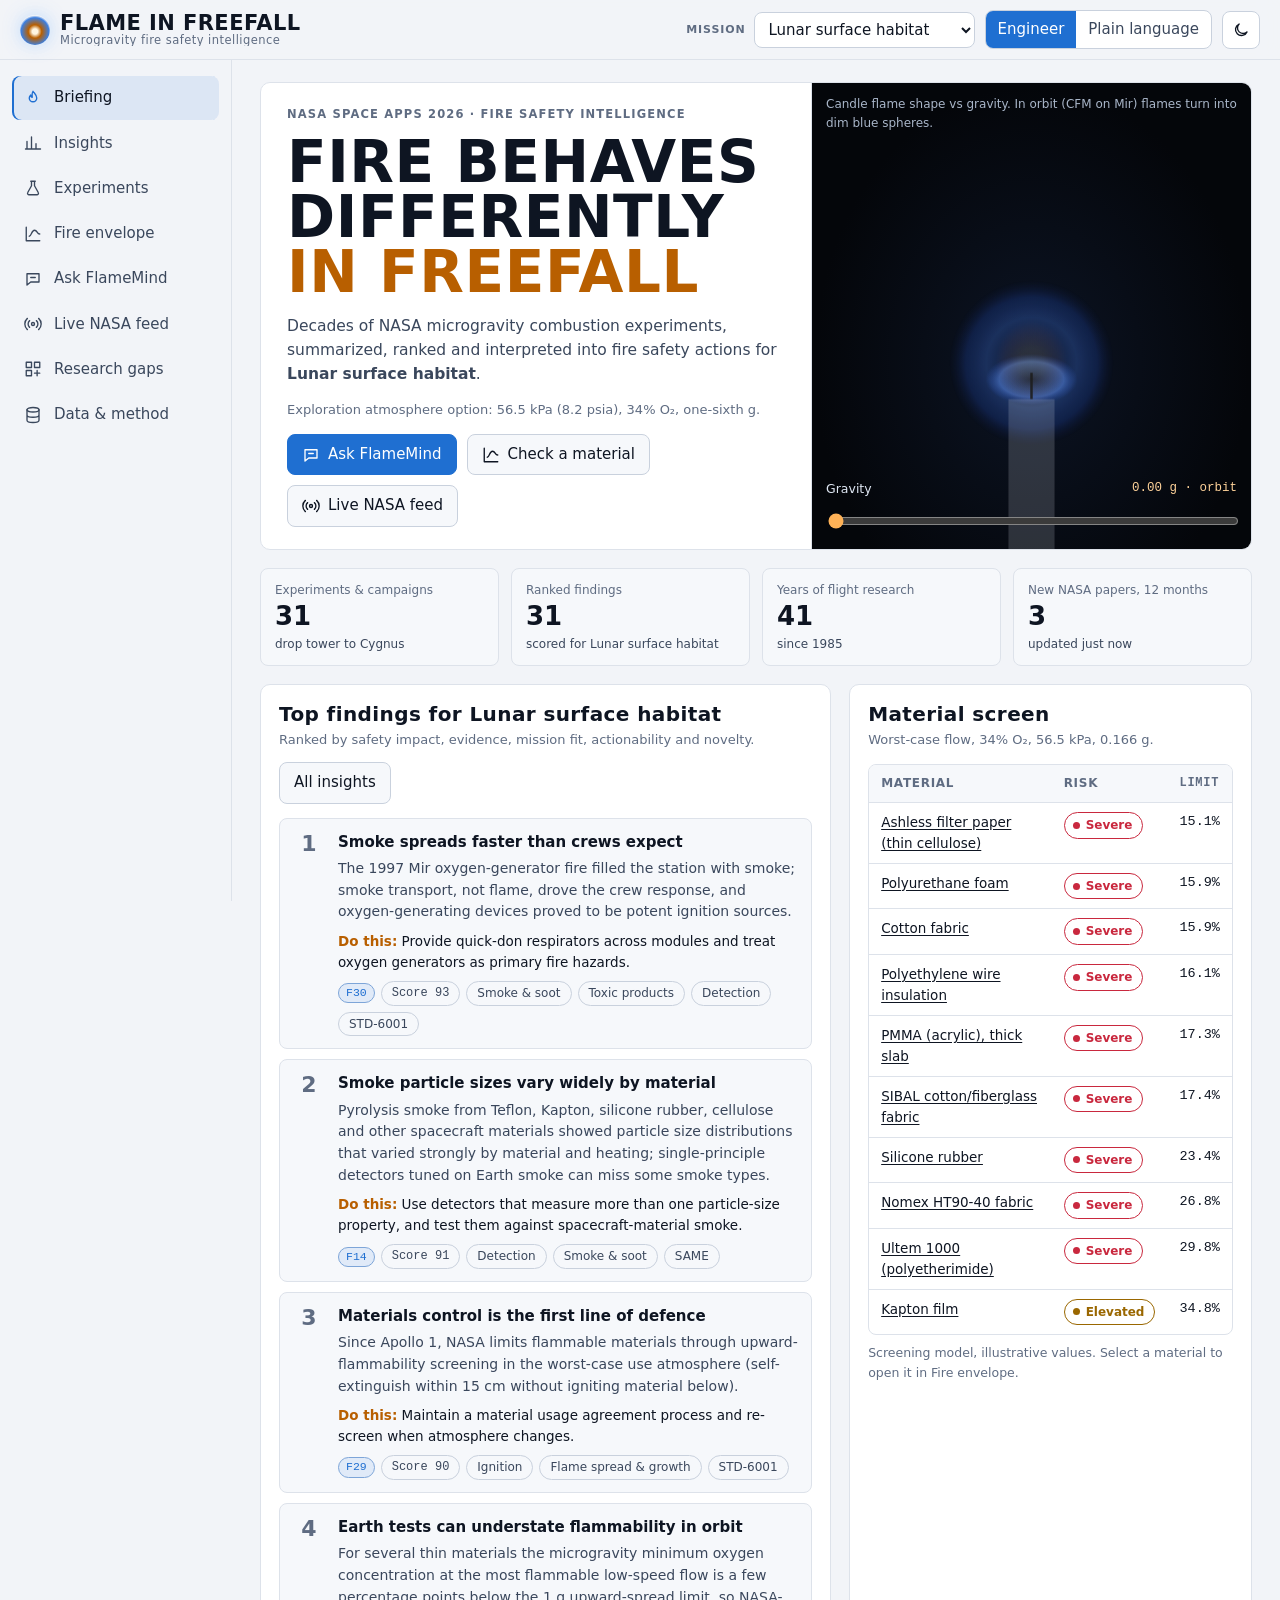
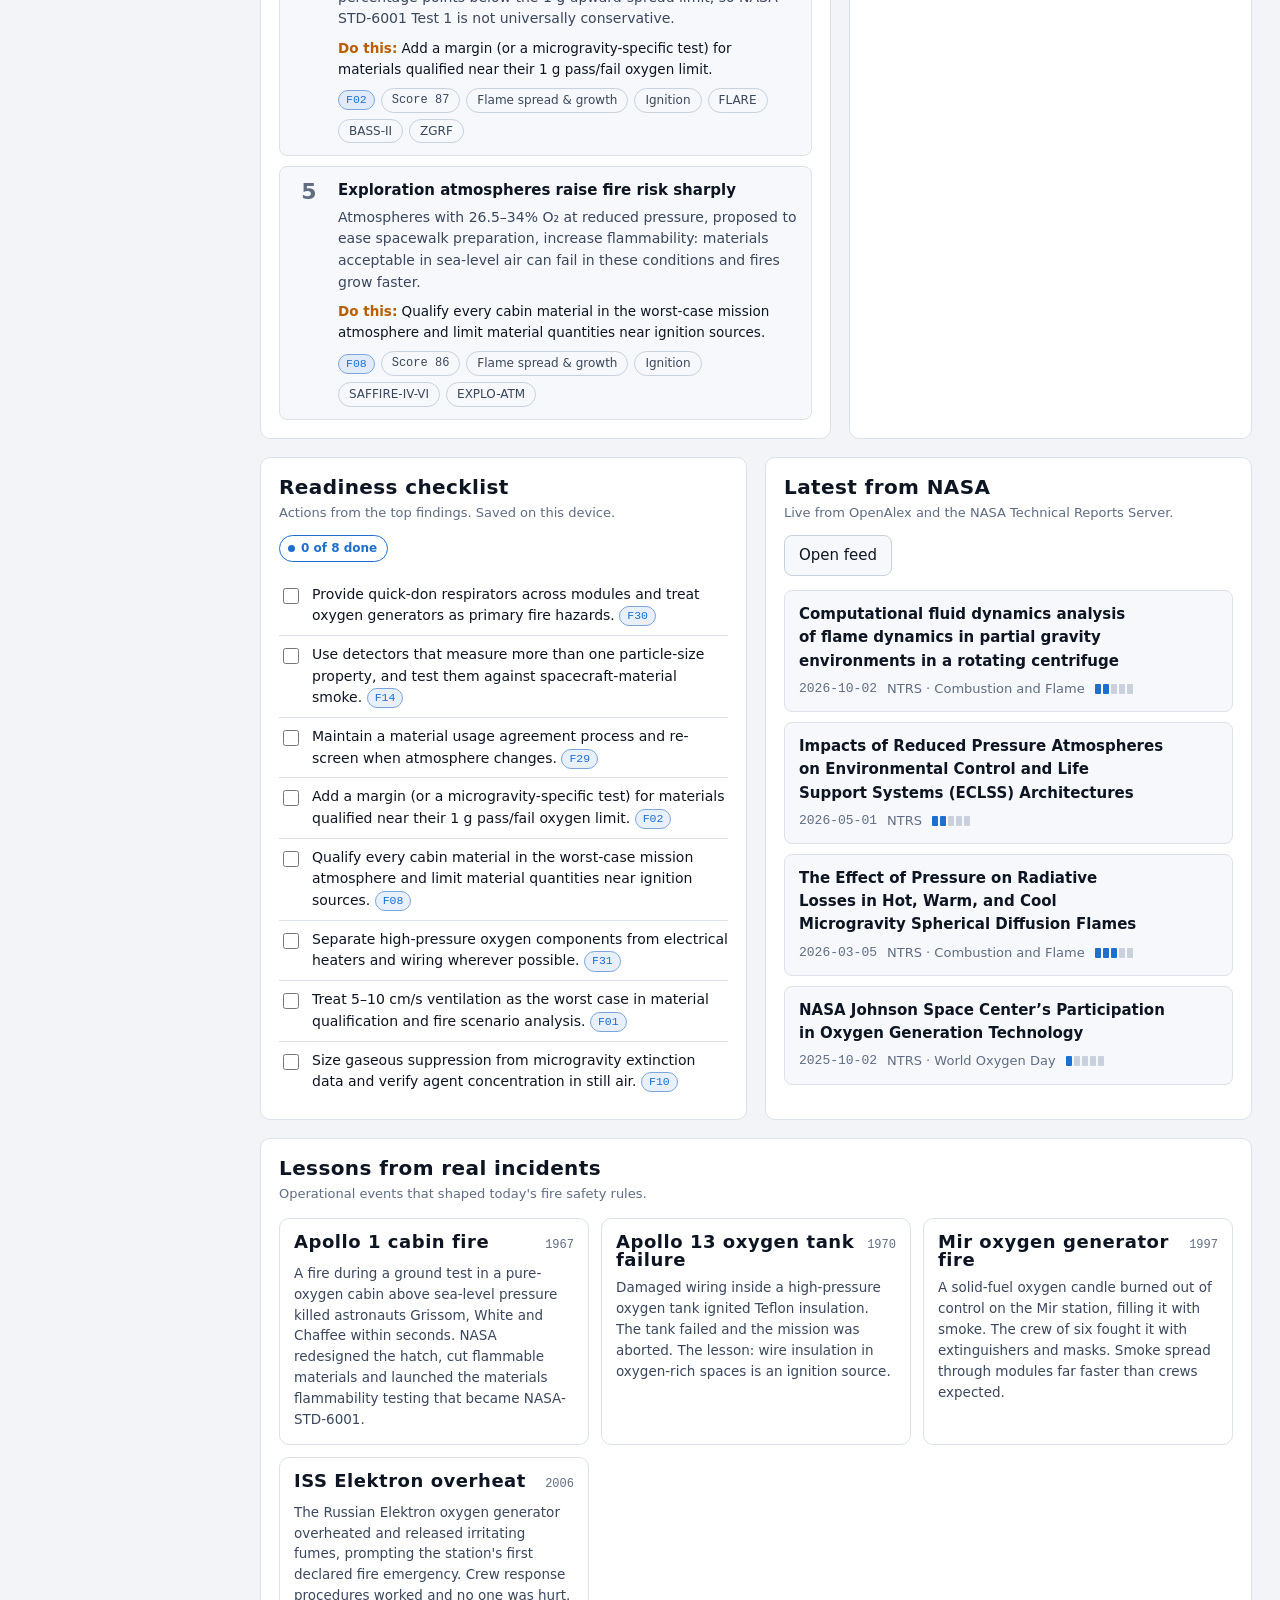
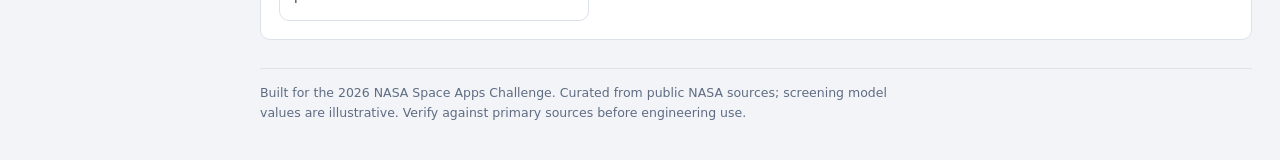
==== index.html @ 1c80d1a4 "Flame in Freefall: microgravity fire safety dashboard" ====
<!doctype html>
<html lang="en">
<head>
<meta charset="utf-8">
<meta name="viewport" content="width=device-width,initial-scale=1,viewport-fit=cover">
<title>Flame in Freefall</title>
<meta name="description" content="AI-powered dashboard that summarizes, ranks and interprets NASA microgravity combustion findings into fire safety insights for the Moon, Mars and beyond.">
<meta http-equiv="Content-Security-Policy" content="default-src 'self'; script-src 'self' https://cdn.jsdelivr.net; style-src 'self' 'unsafe-inline' https://fonts.googleapis.com; font-src https://fonts.gstatic.com; img-src 'self' data: https://images-assets.nasa.gov; connect-src 'self' https://api.openalex.org https://images-api.nasa.gov https://api.anthropic.com https://cdn.jsdelivr.net; worker-src 'self'; manifest-src 'self'; base-uri 'none'; form-action 'none'; object-src 'none'">
<meta name="referrer" content="no-referrer">
<meta name="theme-color" content="#0a0d13">
<link rel="manifest" href="manifest.webmanifest">
<link rel="icon" href="assets/icon.svg" type="image/svg+xml">
<link rel="apple-touch-icon" href="assets/icon.svg">
<link rel="preconnect" href="https://fonts.googleapis.com">
<link rel="preconnect" href="https://fonts.gstatic.com" crossorigin>
<link rel="preconnect" href="https://api.openalex.org" crossorigin>
<link rel="stylesheet" href="https://fonts.googleapis.com/css2?family=Barlow+Condensed:wght@500;600;700&family=IBM+Plex+Mono:wght@400;500&family=IBM+Plex+Sans:wght@400;500;600&display=swap">
<link rel="stylesheet" href="assets/styles.css">
<script src="assets/theme.js"></script>
</head>
<body>
<a class="skip" href="#main">Skip to content</a>

<svg width="0" height="0" class="sprite" aria-hidden="true">
  <symbol id="i-brief" viewBox="0 0 24 24"><path d="M12 3c2 3 5 5 5 9a5 5 0 0 1-10 0c0-2 1-3 2-4 0 2 1 3 2 3 0-3-1-5 1-8z"/></symbol>
  <symbol id="i-rank" viewBox="0 0 24 24"><path d="M4 20V10M10 20V4M16 20v-7M22 20H2"/></symbol>
  <symbol id="i-exp" viewBox="0 0 24 24"><path d="M9 3h6M10 3v6l-5 9a2 2 0 0 0 2 3h10a2 2 0 0 0 2-3l-5-9V3"/></symbol>
  <symbol id="i-env" viewBox="0 0 24 24"><path d="M3 3v18h18M7 15c3 0 3-8 7-8s3 5 7 5"/></symbol>
  <symbol id="i-ask" viewBox="0 0 24 24"><path d="M4 5h16v11H9l-5 4z"/><path d="M9 10h6"/></symbol>
  <symbol id="i-live" viewBox="0 0 24 24"><circle cx="12" cy="12" r="2"/><path d="M7.5 7.5a6 6 0 0 0 0 9M16.5 7.5a6 6 0 0 1 0 9M4.5 4.5a10 10 0 0 0 0 15M19.5 4.5a10 10 0 0 1 0 15"/></symbol>
  <symbol id="i-gap" viewBox="0 0 24 24"><rect x="3" y="3" width="7" height="7"/><rect x="14" y="3" width="7" height="7"/><rect x="3" y="14" width="7" height="7"/><path d="M14 17.5h7M17.5 14v7"/></symbol>
  <symbol id="i-data" viewBox="0 0 24 24"><ellipse cx="12" cy="5" rx="8" ry="3"/><path d="M4 5v14c0 1.7 3.6 3 8 3s8-1.3 8-3V5M4 12c0 1.7 3.6 3 8 3s8-1.3 8-3"/></symbol>
  <symbol id="i-more" viewBox="0 0 24 24"><circle cx="5" cy="12" r="1.5"/><circle cx="12" cy="12" r="1.5"/><circle cx="19" cy="12" r="1.5"/></symbol>
  <symbol id="i-sun" viewBox="0 0 24 24"><circle cx="12" cy="12" r="4"/><path d="M12 2v2M12 20v2M2 12h2M20 12h2M4.9 4.9l1.4 1.4M17.7 17.7l1.4 1.4M4.9 19.1l1.4-1.4M17.7 6.3l1.4-1.4"/></symbol>
  <symbol id="i-moon" viewBox="0 0 24 24"><path d="M20 14.5A8 8 0 1 1 9.5 4a6.5 6.5 0 0 0 10.5 10.5z"/></symbol>
  <symbol id="i-send" viewBox="0 0 24 24"><path d="M4 12l16-8-6 16-2-6z"/></symbol>
  <symbol id="i-x" viewBox="0 0 24 24"><path d="M6 6l12 12M18 6L6 18"/></symbol>
  <symbol id="i-ext" viewBox="0 0 24 24"><path d="M14 4h6v6M20 4l-9 9M18 14v5a1 1 0 0 1-1 1H5a1 1 0 0 1-1-1V7a1 1 0 0 1 1-1h5"/></symbol>
  <symbol id="i-refresh" viewBox="0 0 24 24"><path d="M20 12a8 8 0 1 1-2.3-5.7M20 4v5h-5"/></symbol>
  <symbol id="i-key" viewBox="0 0 24 24"><circle cx="8" cy="15" r="4"/><path d="M11 12l9-9M17 6l3 3"/></symbol>
</svg>

<div class="app">
  <header class="topbar">
    <a class="brand" href="#briefing" aria-label="Flame in Freefall home">
      <span class="brand-mark" aria-hidden="true"></span>
      <span class="brand-text"><b>Flame in Freefall</b><small>Microgravity fire safety intelligence</small></span>
    </a>
    <div class="top-controls">
      <label class="ctl">
        <span class="ctl-label">Mission</span>
        <select id="mission-select" aria-label="Mission profile"></select>
      </label>
      <div class="seg" role="radiogroup" aria-label="Audience">
        <button type="button" role="radio" data-audience="engineer" id="aud-eng">Engineer</button>
        <button type="button" role="radio" data-audience="crew" id="aud-crew">Plain language</button>
      </div>
      <button type="button" class="icon-btn" id="theme-btn" aria-label="Toggle light or dark theme"><svg><use href="#i-moon"/></svg></button>
    </div>
  </header>

  <nav class="rail" aria-label="Sections">
    <a href="#briefing" data-view="briefing"><svg><use href="#i-brief"/></svg><span>Briefing</span></a>
    <a href="#insights" data-view="insights"><svg><use href="#i-rank"/></svg><span>Insights</span></a>
    <a href="#experiments" data-view="experiments"><svg><use href="#i-exp"/></svg><span>Experiments</span></a>
    <a href="#envelope" data-view="envelope"><svg><use href="#i-env"/></svg><span>Fire envelope</span></a>
    <a href="#ask" data-view="ask"><svg><use href="#i-ask"/></svg><span>Ask FlameMind</span></a>
    <a href="#live" data-view="live"><svg><use href="#i-live"/></svg><span>Live NASA feed</span><i class="dot" id="live-dot" hidden></i></a>
    <a href="#gaps" data-view="gaps"><svg><use href="#i-gap"/></svg><span>Research gaps</span></a>
    <a href="#data" data-view="data"><svg><use href="#i-data"/></svg><span>Data &amp; method</span></a>
  </nav>

  <main id="main" tabindex="-1">
    <section class="view" id="view-briefing" data-view="briefing"></section>
    <section class="view" id="view-insights" data-view="insights" hidden></section>
    <section class="view" id="view-experiments" data-view="experiments" hidden></section>
    <section class="view" id="view-envelope" data-view="envelope" hidden></section>
    <section class="view" id="view-ask" data-view="ask" hidden></section>
    <section class="view" id="view-live" data-view="live" hidden></section>
    <section class="view" id="view-gaps" data-view="gaps" hidden></section>
    <section class="view" id="view-data" data-view="data" hidden></section>
    <footer class="foot">
      <p>Built for the 2026 NASA Space Apps Challenge. Curated from public NASA sources; screening model values are illustrative. Verify against primary sources before engineering use.</p>
    </footer>
  </main>

  <nav class="tabbar" aria-label="Sections">
    <a href="#briefing" data-view="briefing"><svg><use href="#i-brief"/></svg><span>Brief</span></a>
    <a href="#insights" data-view="insights"><svg><use href="#i-rank"/></svg><span>Insights</span></a>
    <a href="#envelope" data-view="envelope"><svg><use href="#i-env"/></svg><span>Envelope</span></a>
    <a href="#ask" data-view="ask"><svg><use href="#i-ask"/></svg><span>Ask</span></a>
    <button type="button" id="more-btn" aria-haspopup="dialog" aria-controls="more-sheet"><svg><use href="#i-more"/></svg><span>More</span></button>
  </nav>
</div>

<div class="sheet" id="more-sheet" role="dialog" aria-modal="true" aria-label="More sections" hidden>
  <div class="sheet-panel">
    <a href="#experiments" data-view="experiments"><svg><use href="#i-exp"/></svg>Experiments</a>
    <a href="#live" data-view="live"><svg><use href="#i-live"/></svg>Live NASA feed</a>
    <a href="#gaps" data-view="gaps"><svg><use href="#i-gap"/></svg>Research gaps</a>
    <a href="#data" data-view="data"><svg><use href="#i-data"/></svg>Data &amp; method</a>
  </div>
</div>

<div class="drawer" id="drawer" role="dialog" aria-modal="true" aria-labelledby="drawer-title" hidden>
  <div class="drawer-panel">
    <button type="button" class="icon-btn drawer-close" id="drawer-close" aria-label="Close details"><svg><use href="#i-x"/></svg></button>
    <div id="drawer-body"></div>
  </div>
</div>

<div class="tip" id="tip" role="tooltip" hidden></div>
<div class="toast" id="toast" role="status" aria-live="polite" hidden></div>

<script src="assets/data.js" defer></script>
<script src="assets/engine.js" defer></script>
<script src="assets/charts.js" defer></script>
<script src="assets/live.js" defer></script>
<script src="assets/app.js" defer></script>
</body>
</html>
---- assets/styles.css ----
/* Layout: instrument console. Left rail on wide screens, bottom tab bar on
   phones; views are grids of panels. Dark-first (flame on black), with a
   fully specified light theme. */
:root {
  color-scheme: dark;
  --bg: #0a0d13;
  --panel: #11161f;
  --panel-2: #171e2a;
  --line: #232c3b;
  --line-2: #2f3a4c;
  --fg: #e8ecf3;
  --fg-2: #b0bacb;
  --muted: #8592a7;
  --accent: #5ea8ff;
  --accent-soft: rgba(94, 168, 255, 0.14);
  --accent-ink: #061322;
  --ember: #ffb257;
  --ok: #35c48a;
  --warn: #e9b13c;
  --serious: #ff8a3d;
  --crit: #ff5d70;
  --s1: #3987e5; --s2: #d95926; --s3: #199e70; --s4: #c98500; --s5: #d55181;
  --h0: #1a1f29; --h1: #3b2a20; --h2: #6a3820; --h3: #a54a22; --h4: #d9632c; --h5: #ff9a5c;
  --c0: #141a24; --c1: #17304f; --c2: #1c4a80; --c3: #2a6cc0; --c4: #4f93e6;
  --shadow: 0 10px 30px rgba(0, 0, 0, 0.45);
  --f-display: "Barlow Condensed", "Arial Narrow", "Roboto Condensed", system-ui, sans-serif;
  --f-body: "IBM Plex Sans", system-ui, -apple-system, "Segoe UI", Roboto, sans-serif;
  --f-mono: "IBM Plex Mono", ui-monospace, "SFMono-Regular", Menlo, Consolas, monospace;
  --r: 10px;
  --rail: 232px;
}
@media (prefers-color-scheme: light) {
  :root:not([data-theme="dark"]) {
    color-scheme: light;
    --bg: #f2f4f8; --panel: #ffffff; --panel-2: #f6f8fb; --line: #dde2ea; --line-2: #c9d1dd;
    --fg: #0e1522; --fg-2: #3a475c; --muted: #5f6c82; --accent: #1f6fd1; --accent-soft: rgba(31, 111, 209, 0.1); --accent-ink: #ffffff;
    --ember: #b85f00; --ok: #13865a; --warn: #9a6700; --serious: #c4521a; --crit: #c9283e;
    --s1: #2a78d6; --s2: #eb6834; --s3: #1baf7a; --s4: #eda100; --s5: #e87ba4;
    --h0: #f4f1ee; --h1: #f8d9c6; --h2: #f2ae8a; --h3: #eb7a45; --h4: #c9531f; --h5: #8f3812;
    --c0: #f3f5f8; --c1: #d6e6fa; --c2: #a6c9f3; --c3: #5f9de8; --c4: #2a6fc6;
    --shadow: 0 10px 30px rgba(20, 30, 50, 0.12);
  }
}
:root[data-theme="light"] {
  color-scheme: light;
  --bg: #f2f4f8; --panel: #ffffff; --panel-2: #f6f8fb; --line: #dde2ea; --line-2: #c9d1dd;
  --fg: #0e1522; --fg-2: #3a475c; --muted: #5f6c82; --accent: #1f6fd1; --accent-soft: rgba(31, 111, 209, 0.1); --accent-ink: #ffffff;
  --ember: #b85f00; --ok: #13865a; --warn: #9a6700; --serious: #c4521a; --crit: #c9283e;
  --s1: #2a78d6; --s2: #eb6834; --s3: #1baf7a; --s4: #eda100; --s5: #e87ba4;
  --h0: #f4f1ee; --h1: #f8d9c6; --h2: #f2ae8a; --h3: #eb7a45; --h4: #c9531f; --h5: #8f3812;
  --c0: #f3f5f8; --c1: #d6e6fa; --c2: #a6c9f3; --c3: #5f9de8; --c4: #2a6fc6;
  --shadow: 0 10px 30px rgba(20, 30, 50, 0.12);
}

*, *::before, *::after { box-sizing: border-box; }
html { -webkit-text-size-adjust: 100%; }
body {
  margin: 0; background: var(--bg); color: var(--fg);
  font: 15px/1.55 var(--f-body);
  padding-top: env(safe-area-inset-top, 0px);
}
[hidden] { display: none !important; }
img { max-width: 100%; height: auto; }
a { color: var(--accent); }
button, input, select, textarea { font: inherit; color: inherit; }
:focus-visible { outline: 2px solid var(--accent); outline-offset: 2px; border-radius: 4px; }
.sprite { position: absolute; }
svg use { pointer-events: none; }
.skip { position: absolute; left: -999px; top: 8px; background: var(--accent); color: var(--accent-ink); padding: 8px 12px; z-index: 100; border-radius: 6px; }
.skip:focus { left: 8px; }

/* ---------- shell ---------- */
.app { display: grid; grid-template-columns: var(--rail) minmax(0, 1fr); grid-template-rows: auto 1fr; min-height: 100vh; min-height: 100dvh; }
.topbar {
  grid-column: 1 / -1; position: sticky; top: env(safe-area-inset-top, 0px); z-index: 20;
  display: flex; align-items: center; justify-content: space-between; gap: 12px; flex-wrap: wrap;
  padding: 10px 20px; background: var(--bg); background: color-mix(in srgb, var(--bg) 88%, transparent);
  backdrop-filter: blur(10px); -webkit-backdrop-filter: blur(10px); border-bottom: 1px solid var(--line);
}
.brand { display: flex; align-items: center; gap: 10px; text-decoration: none; color: var(--fg); min-width: 0; }
.brand-mark {
  width: 30px; height: 30px; border-radius: 50%; flex: none;
  background: radial-gradient(circle at 50% 55%, #fff6e0 0 12%, var(--ember) 30%, #3c7fe0 62%, transparent 72%);
  box-shadow: 0 0 18px rgba(94, 168, 255, 0.35);
}
.brand-text { display: flex; flex-direction: column; line-height: 1.1; min-width: 0; }
.brand-text b { font: 700 21px/1 var(--f-display); letter-spacing: 0.02em; text-transform: uppercase; }
.brand-text small { color: var(--muted); font-size: 11.5px; letter-spacing: 0.04em; white-space: nowrap; overflow: hidden; text-overflow: ellipsis; }
.top-controls { display: flex; align-items: center; gap: 10px; flex-wrap: wrap; }
.ctl { display: flex; align-items: center; gap: 8px; }
.ctl-label { font: 600 11px/1 var(--f-body); text-transform: uppercase; letter-spacing: 0.08em; color: var(--muted); }
select, input[type="text"], input[type="search"], input[type="password"], input[type="number"], textarea {
  background: var(--panel); border: 1px solid var(--line-2); border-radius: 8px; padding: 7px 10px; min-height: 36px; max-width: 100%;
}
select { padding-right: 28px; }
.seg { display: inline-flex; border: 1px solid var(--line-2); border-radius: 8px; overflow: hidden; background: var(--panel); }
.seg button { border: 0; background: transparent; padding: 7px 12px; cursor: pointer; color: var(--fg-2); min-height: 34px; }
.seg button[aria-checked="true"], .seg button[aria-pressed="true"] { background: var(--accent); color: var(--accent-ink); }
.icon-btn { display: inline-grid; place-items: center; width: 38px; height: 38px; border-radius: 8px; border: 1px solid var(--line-2); background: var(--panel); cursor: pointer; }
.icon-btn svg, .rail svg, .tabbar svg, .sheet svg, .btn svg { width: 18px; height: 18px; fill: none; stroke: currentColor; stroke-width: 1.8; stroke-linecap: round; stroke-linejoin: round; }

.rail { position: sticky; top: 59px; align-self: start; height: calc(100vh - 59px); height: calc(100dvh - 59px); padding: 16px 12px; display: flex; flex-direction: column; gap: 2px; border-right: 1px solid var(--line); overflow-y: auto; }
.rail a { position: relative; display: flex; align-items: center; gap: 12px; padding: 10px 12px; border-radius: 8px; color: var(--fg-2); text-decoration: none; font-weight: 500; }
.rail a:hover { background: var(--panel-2); color: var(--fg); }
.rail a[aria-current="page"] { background: var(--accent-soft); color: var(--fg); box-shadow: inset 2px 0 0 var(--accent); }
.rail a[aria-current="page"] svg { color: var(--accent); }
.dot { position: absolute; right: 12px; width: 8px; height: 8px; border-radius: 50%; background: var(--ember); }

main { min-width: 0; padding: 22px 28px 40px; outline: none; }
.view { display: grid; gap: 18px; animation: fade 0.25s ease; }
@keyframes fade { from { opacity: 0.4; transform: translateY(4px); } to { opacity: 1; transform: none; } }
.foot { margin-top: 28px; color: var(--muted); font-size: 12.5px; border-top: 1px solid var(--line); padding-top: 14px; }
.foot p { margin: 0; max-width: 80ch; }

.tabbar { display: none; }
.sheet { position: fixed; inset: 0; z-index: 60; background: rgba(0, 0, 0, 0.45); display: flex; align-items: flex-end; }
.sheet-panel { width: 100%; background: var(--panel); border-radius: 16px 16px 0 0; padding: 12px 16px calc(16px + env(safe-area-inset-bottom, 0px)); display: grid; grid-template-columns: 1fr 1fr; gap: 8px; }
.sheet-panel a { display: flex; gap: 10px; align-items: center; padding: 14px; border-radius: 10px; background: var(--panel-2); color: var(--fg); text-decoration: none; font-weight: 500; }

/* ---------- type ---------- */
h1, h2, h3 { margin: 0; text-wrap: balance; }
.eyebrow { font: 600 11.5px/1 var(--f-body); text-transform: uppercase; letter-spacing: 0.1em; color: var(--muted); }
.view-head { display: flex; justify-content: space-between; align-items: flex-end; gap: 16px; flex-wrap: wrap; }
.view-head h1 { font: 600 clamp(28px, 4vw, 40px)/1.05 var(--f-display); letter-spacing: 0.01em; margin-top: 6px; }
.view-head p { margin: 6px 0 0; color: var(--fg-2); max-width: 70ch; }
h2 { font: 600 20px/1.15 var(--f-display); letter-spacing: 0.02em; }
h3 { font-size: 15px; font-weight: 600; }
.muted { color: var(--muted); }
.small { font-size: 13px; }
.mono, .num { font-family: var(--f-mono); font-variant-numeric: tabular-nums; }
p { margin: 0; }

/* ---------- panels & grids ---------- */
.grid { display: grid; gap: 18px; grid-template-columns: repeat(12, minmax(0, 1fr)); }
.span-12 { grid-column: span 12; } .span-8 { grid-column: span 8; } .span-7 { grid-column: span 7; } .span-6 { grid-column: span 6; }
.span-5 { grid-column: span 5; } .span-4 { grid-column: span 4; } .span-3 { grid-column: span 3; }
.panel { background: var(--panel); border: 1px solid var(--line); border-radius: var(--r); padding: 18px; min-width: 0; }
.panel-head { display: flex; justify-content: space-between; align-items: baseline; gap: 12px; margin-bottom: 14px; flex-wrap: wrap; }
.panel-head p { color: var(--muted); font-size: 13px; margin-top: 4px; }
.stack { display: grid; gap: 12px; }
.row { display: flex; gap: 10px; align-items: center; flex-wrap: wrap; }

/* ---------- hero ---------- */
.hero { display: grid; grid-template-columns: minmax(0, 1.25fr) minmax(0, 1fr); gap: 0; padding: 0; overflow: hidden; position: relative; }
.hero-copy { padding: 26px 26px 22px; display: grid; gap: 14px; align-content: start; }
.hero-copy h1 { font: 700 clamp(34px, 5.2vw, 58px)/0.95 var(--f-display); text-transform: uppercase; letter-spacing: 0.01em; }
.hero-copy h1 em { font-style: normal; color: var(--ember); }
.hero-copy .lede { color: var(--fg-2); max-width: 58ch; font-size: 15.5px; }
.hero-stage { position: relative; min-height: 300px; background: radial-gradient(ellipse at 50% 60%, #0c1424 0%, #04060a 70%); border-left: 1px solid var(--line); }
.hero-stage canvas { position: absolute; inset: 0; width: 100%; height: 100%; display: block; }
.hero-ctl { position: absolute; left: 14px; right: 14px; bottom: 12px; display: grid; gap: 6px; color: #dfe7f3; }
.hero-ctl .row { justify-content: space-between; font-size: 12.5px; }
.hero-ctl output { font-family: var(--f-mono); color: #ffd39a; }
.hero-cap { position: absolute; left: 14px; top: 12px; right: 14px; font-size: 12px; color: #a9b6c9; }

input[type="range"] { width: 100%; accent-color: var(--accent); height: 28px; background: transparent; }
.hero-ctl input[type="range"] { accent-color: #ffb257; }

/* ---------- stat tiles ---------- */
.stats { display: grid; grid-template-columns: repeat(4, minmax(0, 1fr)); gap: 12px; }
.stat { background: var(--panel-2); border: 1px solid var(--line); border-radius: 8px; padding: 12px 14px; display: grid; gap: 4px; }
.stat .label { font-size: 12px; color: var(--muted); }
.stat .value { font: 600 26px/1.05 var(--f-body); font-variant-numeric: tabular-nums; }
.stat .sub { font-size: 12px; color: var(--fg-2); }

/* ---------- chips, pills, buttons ---------- */
.chip { display: inline-flex; align-items: center; gap: 6px; border: 1px solid var(--line-2); background: var(--panel-2); color: var(--fg-2); border-radius: 999px; padding: 3px 10px; font-size: 12px; line-height: 1.4; white-space: nowrap; }
button.chip, a.chip { cursor: pointer; text-decoration: none; }
button.chip:hover, a.chip:hover { border-color: var(--accent); color: var(--fg); }
.chip.cite { font-family: var(--f-mono); font-size: 11.5px; padding: 1px 7px; color: var(--accent); border-color: color-mix(in srgb, var(--accent) 45%, var(--line-2)); background: var(--accent-soft); vertical-align: 1px; }
.pill { display: inline-flex; align-items: center; gap: 6px; border-radius: 999px; padding: 3px 10px 3px 8px; font-size: 12px; font-weight: 600; border: 1px solid currentColor; white-space: nowrap; }
.pill::before { content: ""; width: 7px; height: 7px; border-radius: 50%; background: currentColor; }
.pill.low { color: var(--ok); } .pill.elevated { color: var(--warn); } .pill.high { color: var(--serious); } .pill.severe { color: var(--crit); }
.pill.info { color: var(--accent); }
.btn { display: inline-flex; align-items: center; gap: 8px; border-radius: 8px; padding: 8px 14px; min-height: 38px; border: 1px solid var(--line-2); background: var(--panel-2); cursor: pointer; font-weight: 500; text-decoration: none; color: var(--fg); }
.btn:hover { border-color: var(--accent); }
.btn.primary { background: var(--accent); color: var(--accent-ink); border-color: var(--accent); }
.btn[disabled] { opacity: 0.5; cursor: not-allowed; }
.linkbtn { background: none; border: 0; padding: 0; color: var(--accent); cursor: pointer; text-decoration: underline; text-underline-offset: 2px; }

/* ---------- findings list ---------- */
.flist { display: grid; gap: 10px; list-style: none; margin: 0; padding: 0; }
.fitem { display: grid; grid-template-columns: 34px minmax(0, 1fr); gap: 12px; padding: 12px; border: 1px solid var(--line); border-radius: 8px; background: var(--panel-2); }
.fitem .rank { font: 600 22px/1 var(--f-display); color: var(--muted); text-align: center; padding-top: 2px; }
.fitem h3 { font-size: 15px; }
.fitem p { color: var(--fg-2); font-size: 14px; margin-top: 4px; }
.fitem .meta { display: flex; flex-wrap: wrap; gap: 6px; margin-top: 8px; align-items: center; }
.fitem .act { margin-top: 8px; font-size: 13.5px; color: var(--fg); }
.fitem .act b { color: var(--ember); font-weight: 600; }

/* ---------- ranking bars ---------- */
.rbars { display: grid; gap: 8px; }
.rbar { display: grid; grid-template-columns: minmax(0, 220px) minmax(0, 1fr) 44px; gap: 12px; align-items: center; cursor: pointer; border-radius: 6px; padding: 3px 4px; }
.rbar:hover, .rbar:focus-visible { background: var(--panel-2); }
.rbar .lbl { font-size: 13px; white-space: nowrap; overflow: hidden; text-overflow: ellipsis; color: var(--fg-2); }
.rbar .lbl b { font-family: var(--f-mono); font-weight: 500; color: var(--muted); margin-right: 6px; }
.rbar .track { display: flex; gap: 2px; height: 14px; }
.rbar .seg-v { height: 100%; }
.rbar .seg-v:last-child { border-radius: 0 4px 4px 0; }
.rbar .val { font-family: var(--f-mono); font-size: 13px; text-align: right; }
.legend { display: flex; gap: 14px; flex-wrap: wrap; font-size: 12.5px; color: var(--fg-2); }
.legend span { display: inline-flex; align-items: center; gap: 6px; }
.legend i { width: 10px; height: 10px; border-radius: 2px; display: inline-block; }
.weights { display: grid; gap: 10px; }
.weight { display: grid; grid-template-columns: 120px minmax(0, 1fr) 36px; gap: 10px; align-items: center; font-size: 13px; }
.weight i { width: 10px; height: 10px; border-radius: 2px; display: inline-block; margin-right: 6px; }

/* ---------- experiments ---------- */
.filters { display: flex; gap: 10px; flex-wrap: wrap; align-items: center; }
.filters input[type="search"] { flex: 1 1 220px; }
.cards { display: grid; grid-template-columns: repeat(auto-fill, minmax(min(100%, 300px), 1fr)); gap: 12px; }
.card { background: var(--panel); border: 1px solid var(--line); border-radius: var(--r); padding: 14px; display: grid; gap: 8px; align-content: start; cursor: pointer; text-align: left; min-width: 0; }
.card:hover { border-color: var(--line-2); box-shadow: var(--shadow); }
.card .top { display: flex; justify-content: space-between; gap: 8px; align-items: baseline; }
.card .id { font: 600 18px/1 var(--f-display); letter-spacing: 0.03em; }
.card .yrs { font-family: var(--f-mono); font-size: 12px; color: var(--muted); }
.card h3 { font-size: 14px; font-weight: 500; color: var(--fg-2); }
.card p { font-size: 13.5px; color: var(--fg-2); display: -webkit-box; -webkit-line-clamp: 3; -webkit-box-orient: vertical; overflow: hidden; }
.card .row { gap: 6px; }
.card .cmp { margin-left: auto; font-size: 12.5px; display: inline-flex; gap: 6px; align-items: center; color: var(--fg-2); }
.compare-bar { position: sticky; bottom: 12px; z-index: 5; display: flex; gap: 10px; align-items: center; justify-content: space-between; flex-wrap: wrap; background: var(--panel); border: 1px solid var(--accent); border-radius: 10px; padding: 10px 14px; box-shadow: var(--shadow); }
.table-wrap { overflow-x: auto; border: 1px solid var(--line); border-radius: 8px; }
table { border-collapse: collapse; width: 100%; font-size: 13.5px; }
th, td { text-align: left; padding: 9px 12px; border-bottom: 1px solid var(--line); vertical-align: top; }
th { font-size: 12px; text-transform: uppercase; letter-spacing: 0.06em; color: var(--muted); font-weight: 600; background: var(--panel-2); }
tr:last-child td { border-bottom: 0; }

/* ---------- charts ---------- */
.chart { width: 100%; overflow-x: auto; }
.chart svg { display: block; width: 100%; height: auto; }
.chart text { fill: var(--muted); font: 11px var(--f-body); }
.chart .axis line, .chart .grid line { stroke: var(--line); stroke-width: 1; }
.chart .lbl-strong { fill: var(--fg-2); }
.chart .hit { fill: transparent; cursor: pointer; }
.tl-bar { cursor: pointer; }
.tl-bar:hover rect.mark, .tl-bar:focus rect.mark { filter: brightness(1.25); }

/* ---------- envelope ---------- */
.sim-ctl { display: grid; gap: 14px; }
.sim-ctl label { display: grid; gap: 4px; font-size: 13px; color: var(--fg-2); }
.sim-ctl .lab { display: flex; justify-content: space-between; }
.sim-ctl output { font-family: var(--f-mono); color: var(--fg); }
.presets { display: flex; gap: 6px; flex-wrap: wrap; }
.verdict { display: grid; gap: 10px; }
.verdict .big { display: flex; align-items: baseline; gap: 12px; flex-wrap: wrap; }
.verdict .big .num { font-size: 44px; font-weight: 500; line-height: 1; }
.meter { height: 8px; border-radius: 4px; background: var(--panel-2); overflow: hidden; border: 1px solid var(--line); }
.meter > i { display: block; height: 100%; border-radius: 4px; }
.callout { border: 1px solid color-mix(in srgb, var(--crit) 55%, var(--line)); background: color-mix(in srgb, var(--crit) 10%, var(--panel)); border-radius: 8px; padding: 10px 12px; font-size: 13.5px; }
.callout.info { border-color: color-mix(in srgb, var(--accent) 45%, var(--line)); background: var(--accent-soft); }
.screen-table td.num { text-align: right; }

/* ---------- ask ---------- */
.chat { display: grid; grid-template-rows: minmax(0, 1fr) auto; min-height: min(70vh, 720px); padding: 0; overflow: hidden; }
.msgs { overflow-y: auto; padding: 18px; display: grid; gap: 14px; align-content: start; max-height: 66vh; }
.msg { max-width: 820px; display: grid; gap: 6px; }
.msg.user { justify-self: end; background: var(--accent-soft); border: 1px solid color-mix(in srgb, var(--accent) 35%, var(--line)); padding: 10px 14px; border-radius: 12px 12px 2px 12px; }
.msg.bot { background: var(--panel-2); border: 1px solid var(--line); padding: 12px 16px; border-radius: 12px 12px 12px 2px; }
.msg .who { font-size: 11.5px; color: var(--muted); display: flex; gap: 8px; align-items: center; flex-wrap: wrap; }
.msg .body { display: grid; gap: 6px; font-size: 14.5px; }
.msg .body ul { margin: 0; padding-left: 18px; display: grid; gap: 4px; }
.msg .body strong { color: var(--fg); }
.composer { border-top: 1px solid var(--line); padding: 12px; display: grid; gap: 10px; background: var(--panel); }
.composer form { display: flex; gap: 8px; }
.composer textarea { flex: 1; resize: none; min-height: 44px; max-height: 140px; }
.sugg { display: flex; gap: 6px; flex-wrap: wrap; }
.typing::after { content: "▍"; animation: blink 1s steps(2) infinite; color: var(--accent); }
@keyframes blink { 50% { opacity: 0; } }

/* ---------- live ---------- */
.src-row { display: grid; grid-template-columns: repeat(3, minmax(0, 1fr)); gap: 12px; }
.src { border: 1px solid var(--line); border-radius: 8px; padding: 10px 12px; background: var(--panel-2); display: grid; gap: 4px; font-size: 13px; }
.src b { font-size: 13.5px; }
.status-dot { display: inline-block; width: 8px; height: 8px; border-radius: 50%; margin-right: 6px; background: var(--muted); }
.status-dot.ok { background: var(--ok); } .status-dot.err { background: var(--crit); } .status-dot.wait { background: var(--warn); }
.feed { display: grid; gap: 10px; list-style: none; padding: 0; margin: 0; }
.feed li { border: 1px solid var(--line); border-radius: 8px; padding: 12px 14px; background: var(--panel-2); display: grid; gap: 6px; min-width: 0; }
.feed h3 a { color: var(--fg); text-decoration: none; }
.feed h3 a:hover { color: var(--accent); text-decoration: underline; }
.feed .digest { color: var(--fg-2); font-size: 13.5px; }
.feed .new { color: var(--ember); font-weight: 600; font-size: 11.5px; text-transform: uppercase; letter-spacing: 0.08em; }
.gallery { display: grid; grid-template-columns: repeat(auto-fill, minmax(140px, 1fr)); gap: 10px; }
.gallery figure { margin: 0; border-radius: 8px; overflow: hidden; border: 1px solid var(--line); background: var(--panel-2); }
.gallery img { display: block; width: 100%; aspect-ratio: 4 / 3; object-fit: cover; max-width: 100%; }
.gallery figcaption { font-size: 11.5px; padding: 6px 8px; color: var(--fg-2); display: -webkit-box; -webkit-line-clamp: 2; -webkit-box-orient: vertical; overflow: hidden; }
.relmeter { display: inline-flex; gap: 2px; vertical-align: middle; }
.relmeter i { width: 6px; height: 10px; border-radius: 1px; background: var(--line-2); }
.relmeter i.on { background: var(--accent); }

/* ---------- gaps ---------- */
.matrix { display: grid; grid-template-columns: minmax(130px, 1.2fr) repeat(4, minmax(64px, 1fr)); gap: 3px; min-width: 520px; }
.matrix .h { font-size: 11.5px; color: var(--muted); text-transform: uppercase; letter-spacing: 0.06em; padding: 6px; align-self: end; }
.matrix .rh { font-size: 13px; color: var(--fg-2); padding: 8px 6px; align-self: center; }
.matrix button.cell { border: 0; border-radius: 4px; min-height: 52px; cursor: pointer; display: grid; place-items: center; font: 500 13px var(--f-mono); position: relative; }
.matrix button.cell.gap::after { content: "GAP"; position: absolute; top: 3px; right: 4px; font: 700 9px var(--f-body); letter-spacing: 0.08em; color: var(--crit); }
.matrix button.cell[aria-pressed="true"] { outline: 2px solid var(--accent); outline-offset: 1px; }

/* ---------- drawer, tooltip, toast ---------- */
.drawer { position: fixed; inset: 0; z-index: 70; background: rgba(0, 0, 0, 0.5); display: flex; justify-content: flex-end; }
.drawer-panel { width: min(560px, 100%); height: 100%; background: var(--panel); border-left: 1px solid var(--line); overflow-y: auto; padding: 22px 22px calc(28px + env(safe-area-inset-bottom, 0px)); position: relative; display: grid; gap: 14px; align-content: start; padding-top: calc(22px + env(safe-area-inset-top, 0px)); }
.drawer-close { position: absolute; right: 14px; top: calc(14px + env(safe-area-inset-top, 0px)); }
.drawer h2 { font-size: 26px; padding-right: 48px; }
.kv { display: grid; grid-template-columns: 110px minmax(0, 1fr); gap: 6px 12px; font-size: 13.5px; }
.kv dt { color: var(--muted); } .kv dd { margin: 0; }
.tip { position: fixed; z-index: 90; pointer-events: none; background: var(--panel); color: var(--fg); border: 1px solid var(--line-2); border-radius: 8px; padding: 8px 10px; font-size: 12.5px; box-shadow: var(--shadow); max-width: 280px; }
.tip b { display: block; margin-bottom: 2px; }
.toast { position: fixed; z-index: 95; left: 50%; transform: translateX(-50%); bottom: calc(84px + env(safe-area-inset-bottom, 0px)); background: var(--fg); color: var(--bg); padding: 10px 16px; border-radius: 8px; font-size: 14px; box-shadow: var(--shadow); max-width: calc(100% - 32px); }
.check { display: flex; gap: 10px; align-items: flex-start; padding: 8px 0; border-bottom: 1px solid var(--line); font-size: 14px; }
.check:last-child { border-bottom: 0; }
.check input { margin-top: 4px; accent-color: var(--accent); width: 16px; height: 16px; flex: none; }
.check.done span { color: var(--muted); text-decoration: line-through; }
details summary { cursor: pointer; font-weight: 600; }
.note { font-size: 12.5px; color: var(--muted); }
.sr { position: absolute; width: 1px; height: 1px; overflow: hidden; clip: rect(0 0 0 0); white-space: nowrap; }

/* ---------- responsive ---------- */
@media (max-width: 1180px) {
  .span-8, .span-7, .span-6, .span-5, .span-4 { grid-column: span 12; }
  .span-3 { grid-column: span 6; }
}
@media (max-width: 900px) {
  .app { grid-template-columns: minmax(0, 1fr); }
  .rail { display: none; }
  main { padding: 16px 16px calc(92px + env(safe-area-inset-bottom, 0px)); }
  .topbar { padding: 10px 16px; }
  .brand-text small { display: none; }
  .tabbar {
    display: grid; grid-template-columns: repeat(5, 1fr); position: fixed; left: 0; right: 0; bottom: 0; z-index: 40;
    background: var(--panel); background: color-mix(in srgb, var(--panel) 94%, transparent); backdrop-filter: blur(10px); -webkit-backdrop-filter: blur(10px);
    border-top: 1px solid var(--line); padding: 6px 4px calc(6px + env(safe-area-inset-bottom, 0px));
  }
  .tabbar a, .tabbar button { display: grid; justify-items: center; gap: 2px; padding: 6px 2px; font-size: 11px; color: var(--muted); text-decoration: none; background: none; border: 0; cursor: pointer; border-radius: 8px; }
  .tabbar svg { width: 22px; height: 22px; }
  .tabbar a[aria-current="page"], .tabbar button[aria-current="page"] { color: var(--accent); }
  .hero { grid-template-columns: minmax(0, 1fr); }
  .hero-stage { min-height: 260px; border-left: 0; border-top: 1px solid var(--line); }
  .stats { grid-template-columns: repeat(2, minmax(0, 1fr)); }
  .src-row { grid-template-columns: minmax(0, 1fr); }
  .rbar { grid-template-columns: minmax(0, 1fr) 40px; }
  .rbar .lbl { grid-column: 1 / -1; }
  .rbar .track { grid-column: 1; }
}
@media (max-width: 560px) {
  .top-controls { width: 100%; }
  .ctl { flex: 1 1 100%; }
  .ctl select { flex: 1; min-width: 0; }
  .seg { flex: 1; } .seg button { flex: 1; }
  .span-3 { grid-column: span 12; }
  .panel { padding: 14px; }
  .hero-copy { padding: 18px; }
  .weight { grid-template-columns: 100px minmax(0, 1fr) 32px; }
  .kv { grid-template-columns: 90px minmax(0, 1fr); }
}
@media (prefers-reduced-motion: reduce) {
  *, *::before, *::after { animation: none !important; transition: none !important; scroll-behavior: auto !important; }
}
@media (forced-colors: active) {
  .rbar .seg-v, .meter > i { forced-color-adjust: none; }
}
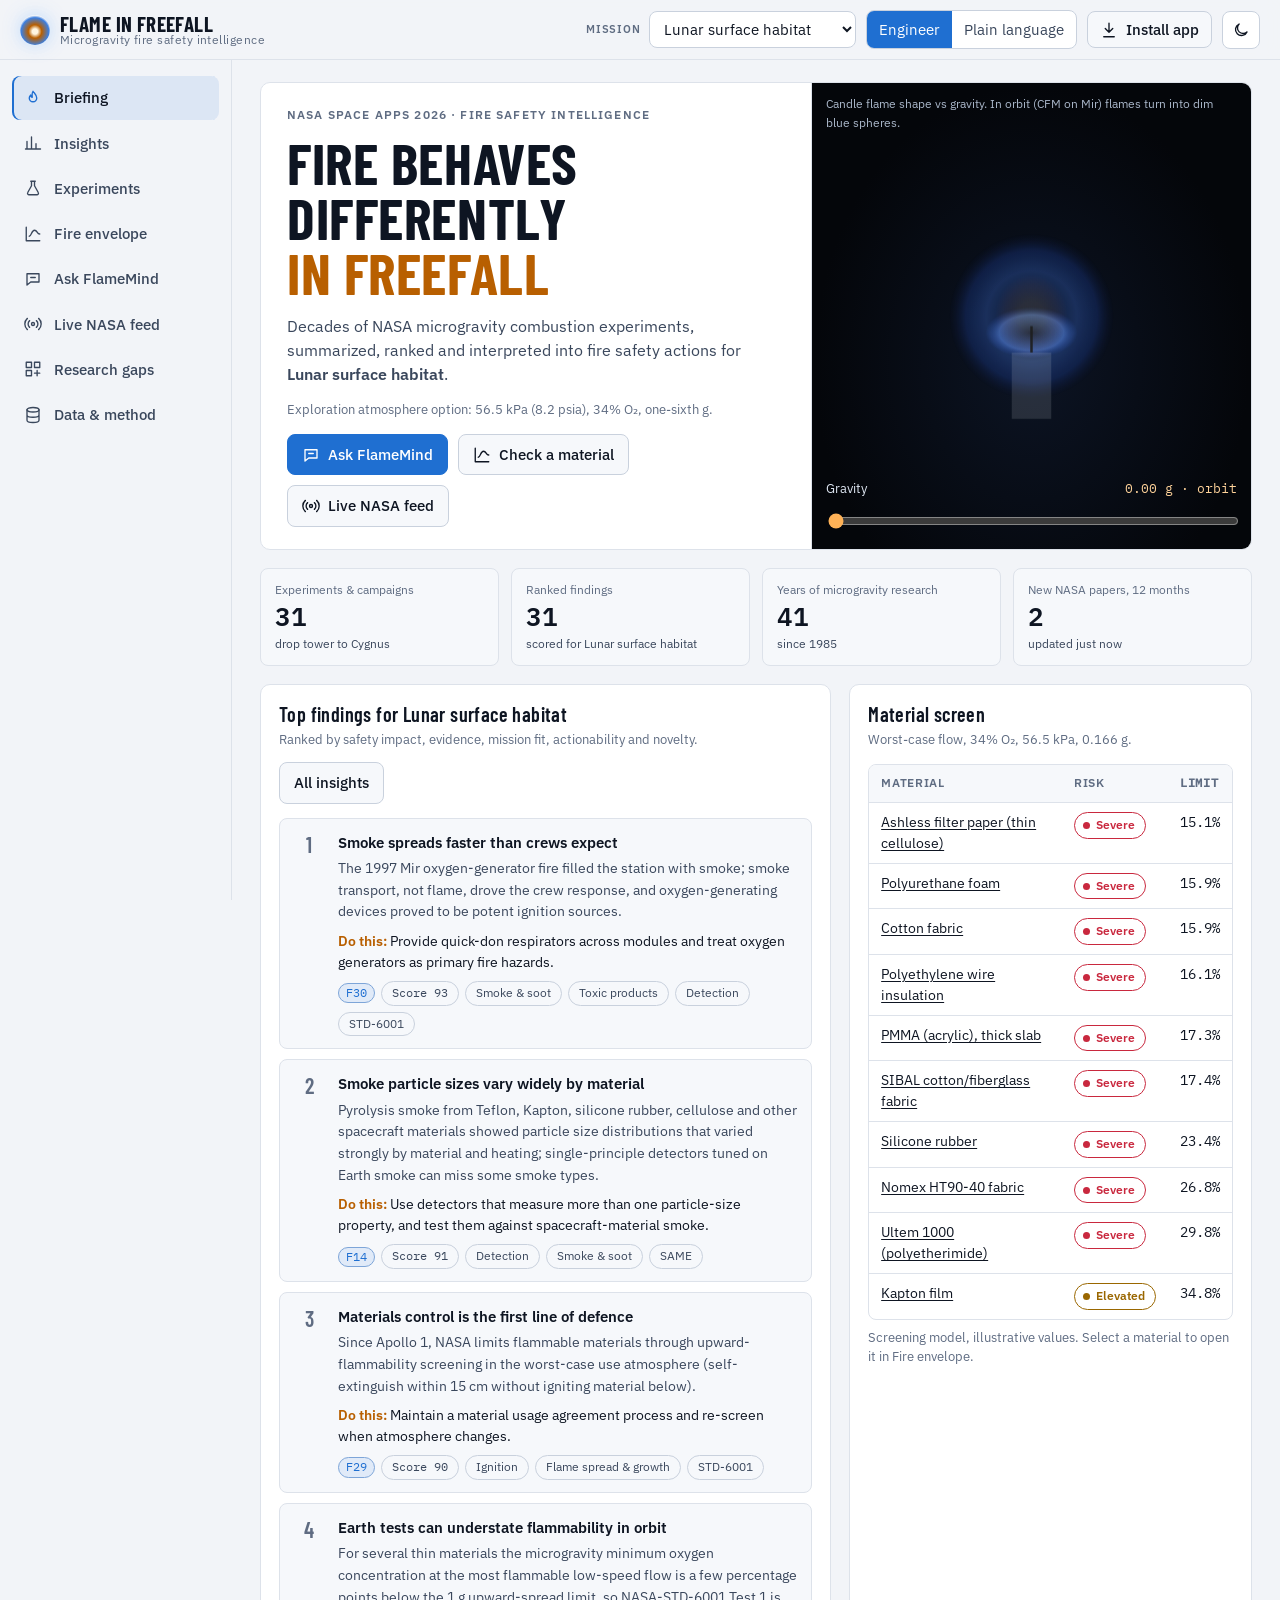
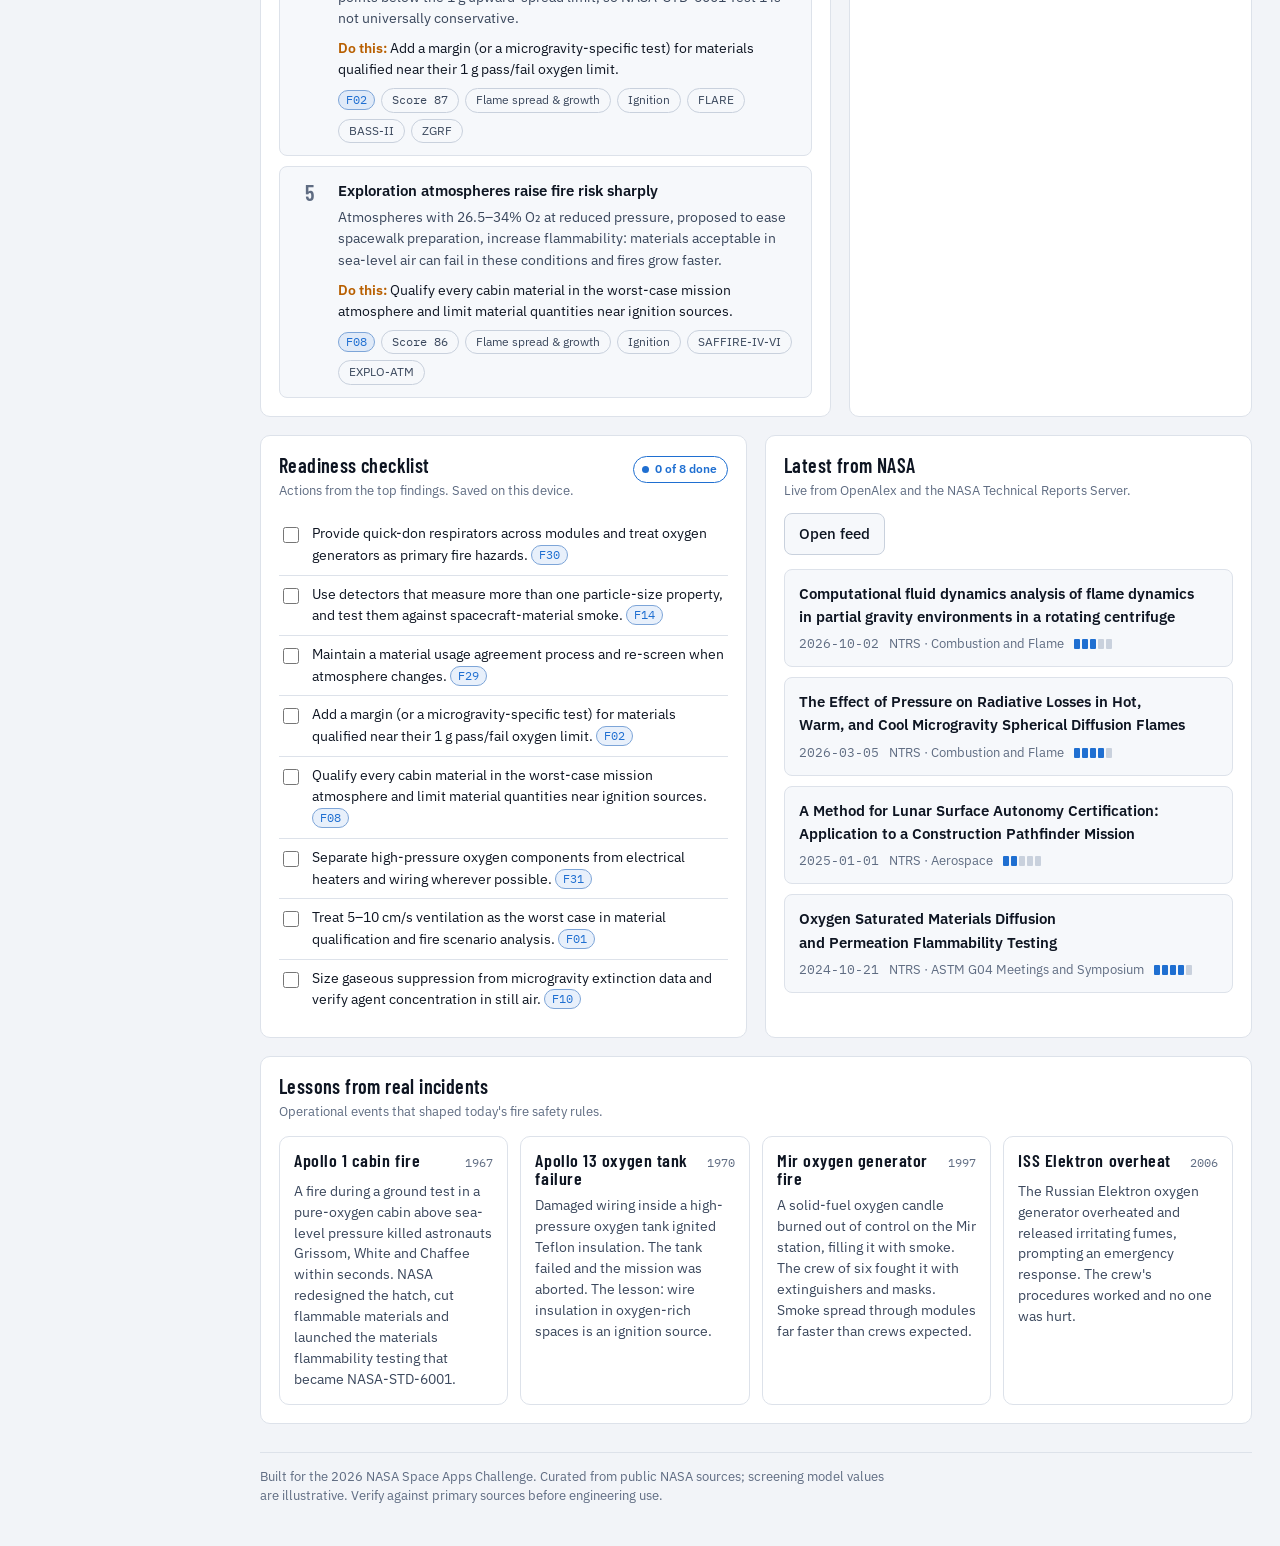
==== commit e53c872f: "Offline install, live data hardening and a full audit pass - Install app button and offline panel; s" ====
--- a/index.html
+++ b/index.html
@@ -4,17 +4,20 @@
 <meta charset="utf-8">
 <meta name="viewport" content="width=device-width,initial-scale=1,viewport-fit=cover">
 <title>Flame in Freefall</title>
-<meta name="description" content="AI-powered dashboard that summarizes, ranks and interprets NASA microgravity combustion findings into fire safety insights for the Moon, Mars and beyond.">
-<meta http-equiv="Content-Security-Policy" content="default-src 'self'; script-src 'self' https://cdn.jsdelivr.net; style-src 'self' 'unsafe-inline' https://fonts.googleapis.com; font-src https://fonts.gstatic.com; img-src 'self' data: https://images-assets.nasa.gov; connect-src 'self' https://api.openalex.org https://images-api.nasa.gov https://api.anthropic.com https://cdn.jsdelivr.net; worker-src 'self'; manifest-src 'self'; base-uri 'none'; form-action 'none'; object-src 'none'">
+<meta name="description" content="Interactive dashboard that summarizes, ranks and interprets NASA microgravity combustion findings into fire safety insights for the Moon, Mars and beyond. Installable and works offline.">
+<meta http-equiv="Content-Security-Policy" content="default-src 'self'; script-src 'self' https://cdn.jsdelivr.net; style-src 'self' 'unsafe-inline'; font-src 'self'; img-src 'self' data: https://images-assets.nasa.gov; connect-src 'self' https://api.openalex.org https://images-api.nasa.gov https://api.anthropic.com https://cdn.jsdelivr.net; worker-src 'self'; manifest-src 'self'; base-uri 'none'; form-action 'none'; object-src 'none'">
 <meta name="referrer" content="no-referrer">
 <meta name="theme-color" content="#0a0d13">
 <link rel="manifest" href="manifest.webmanifest">
+<meta name="apple-mobile-web-app-capable" content="yes">
+<meta name="mobile-web-app-capable" content="yes">
+<meta name="apple-mobile-web-app-title" content="Flame in Freefall">
+<meta name="apple-mobile-web-app-status-bar-style" content="black-translucent">
 <link rel="icon" href="assets/icon.svg" type="image/svg+xml">
-<link rel="apple-touch-icon" href="assets/icon.svg">
-<link rel="preconnect" href="https://fonts.googleapis.com">
-<link rel="preconnect" href="https://fonts.gstatic.com" crossorigin>
+<link rel="apple-touch-icon" href="assets/icon-180.png">
+<link rel="preload" href="assets/fonts/ibm-plex-sans-var.woff2" as="font" type="font/woff2" crossorigin>
+<link rel="preload" href="assets/fonts/barlow-condensed-700.woff2" as="font" type="font/woff2" crossorigin>
 <link rel="preconnect" href="https://api.openalex.org" crossorigin>
-<link rel="stylesheet" href="https://fonts.googleapis.com/css2?family=Barlow+Condensed:wght@500;600;700&family=IBM+Plex+Mono:wght@400;500&family=IBM+Plex+Sans:wght@400;500;600&display=swap">
 <link rel="stylesheet" href="assets/styles.css">
 <script src="assets/theme.js"></script>
 </head>
@@ -38,6 +41,9 @@
   <symbol id="i-ext" viewBox="0 0 24 24"><path d="M14 4h6v6M20 4l-9 9M18 14v5a1 1 0 0 1-1 1H5a1 1 0 0 1-1-1V7a1 1 0 0 1 1-1h5"/></symbol>
   <symbol id="i-refresh" viewBox="0 0 24 24"><path d="M20 12a8 8 0 1 1-2.3-5.7M20 4v5h-5"/></symbol>
   <symbol id="i-key" viewBox="0 0 24 24"><circle cx="8" cy="15" r="4"/><path d="M11 12l9-9M17 6l3 3"/></symbol>
+  <symbol id="i-install" viewBox="0 0 24 24"><path d="M12 3v12M7 10l5 5 5-5M5 21h14"/></symbol>
+  <symbol id="i-offline" viewBox="0 0 24 24"><path d="M2 8.5a15 15 0 0 1 20 0M5 12a10 10 0 0 1 14 0M8.5 15.5a5 5 0 0 1 7 0M3 3l18 18"/><circle cx="12" cy="19" r="1"/></symbol>
+  <symbol id="i-check" viewBox="0 0 24 24"><path d="M4 12l5 5L20 6"/></symbol>
 </svg>
 
 <div class="app">
@@ -51,11 +57,12 @@
         <span class="ctl-label">Mission</span>
         <select id="mission-select" aria-label="Mission profile"></select>
       </label>
-      <div class="seg" role="radiogroup" aria-label="Audience">
-        <button type="button" role="radio" data-audience="engineer" id="aud-eng">Engineer</button>
-        <button type="button" role="radio" data-audience="crew" id="aud-crew">Plain language</button>
+      <div class="seg" role="group" aria-label="Writing style">
+        <button type="button" data-audience="engineer" id="aud-eng" aria-pressed="true">Engineer</button>
+        <button type="button" data-audience="crew" id="aud-crew" aria-pressed="false">Plain<span class="hide-sm"> language</span></button>
       </div>
-      <button type="button" class="icon-btn" id="theme-btn" aria-label="Toggle light or dark theme"><svg><use href="#i-moon"/></svg></button>
+      <button type="button" class="btn install-btn" id="install-btn" aria-haspopup="dialog"><svg><use href="#i-install"/></svg><span id="install-label">Install app</span></button>
+      <button type="button" class="icon-btn" id="theme-btn" aria-label="Switch to light theme"><svg><use href="#i-sun"/></svg></button>
     </div>
   </header>
 
@@ -71,6 +78,8 @@
   </nav>
 
   <main id="main" tabindex="-1">
+    <div class="netbar" id="netbar" role="status" hidden><svg><use href="#i-offline"/></svg><span id="netbar-text">You're offline. Everything still works with the data saved on this device.</span></div>
+    <div class="netbar update" id="updatebar" role="status" hidden><span>A new version is ready.</span><button type="button" class="btn" id="update-btn">Reload</button></div>
     <section class="view" id="view-briefing" data-view="briefing"></section>
     <section class="view" id="view-insights" data-view="insights" hidden></section>
     <section class="view" id="view-experiments" data-view="experiments" hidden></section>
@@ -99,6 +108,7 @@
     <a href="#live" data-view="live"><svg><use href="#i-live"/></svg>Live NASA feed</a>
     <a href="#gaps" data-view="gaps"><svg><use href="#i-gap"/></svg>Research gaps</a>
     <a href="#data" data-view="data"><svg><use href="#i-data"/></svg>Data &amp; method</a>
+    <button type="button" id="install-btn-2"><svg><use href="#i-install"/></svg>Install &amp; offline</button>
   </div>
 </div>
 
--- a/assets/styles.css
+++ b/assets/styles.css
@@ -1,3 +1,11 @@
+/* Self-hosted latin subsets (SIL Open Font License): Barlow Condensed, IBM Plex Sans, IBM Plex Mono. */
+@font-face { font-family: 'Barlow Condensed'; font-style: normal; font-weight: 500; font-display: swap; src: url(fonts/barlow-condensed-500.woff2) format('woff2'); unicode-range: U+0000-00FF, U+0131, U+0152-0153, U+02BB-02BC, U+02C6, U+02DA, U+02DC, U+0304, U+0308, U+0329, U+2000-206F, U+20AC, U+2122, U+2191, U+2193, U+2212, U+2215, U+FEFF, U+FFFD; }
+@font-face { font-family: 'Barlow Condensed'; font-style: normal; font-weight: 600; font-display: swap; src: url(fonts/barlow-condensed-600.woff2) format('woff2'); unicode-range: U+0000-00FF, U+0131, U+0152-0153, U+02BB-02BC, U+02C6, U+02DA, U+02DC, U+0304, U+0308, U+0329, U+2000-206F, U+20AC, U+2122, U+2191, U+2193, U+2212, U+2215, U+FEFF, U+FFFD; }
+@font-face { font-family: 'Barlow Condensed'; font-style: normal; font-weight: 700; font-display: swap; src: url(fonts/barlow-condensed-700.woff2) format('woff2'); unicode-range: U+0000-00FF, U+0131, U+0152-0153, U+02BB-02BC, U+02C6, U+02DA, U+02DC, U+0304, U+0308, U+0329, U+2000-206F, U+20AC, U+2122, U+2191, U+2193, U+2212, U+2215, U+FEFF, U+FFFD; }
+@font-face { font-family: 'IBM Plex Mono'; font-style: normal; font-weight: 400; font-display: swap; src: url(fonts/ibm-plex-mono-400.woff2) format('woff2'); unicode-range: U+0000-00FF, U+0131, U+0152-0153, U+02BB-02BC, U+02C6, U+02DA, U+02DC, U+0304, U+0308, U+0329, U+2000-206F, U+20AC, U+2122, U+2191, U+2193, U+2212, U+2215, U+FEFF, U+FFFD; }
+@font-face { font-family: 'IBM Plex Mono'; font-style: normal; font-weight: 500; font-display: swap; src: url(fonts/ibm-plex-mono-500.woff2) format('woff2'); unicode-range: U+0000-00FF, U+0131, U+0152-0153, U+02BB-02BC, U+02C6, U+02DA, U+02DC, U+0304, U+0308, U+0329, U+2000-206F, U+20AC, U+2122, U+2191, U+2193, U+2212, U+2215, U+FEFF, U+FFFD; }
+@font-face { font-family: 'IBM Plex Sans'; font-style: normal; font-weight: 400 600; font-display: swap; src: url(fonts/ibm-plex-sans-var.woff2) format('woff2'); unicode-range: U+0000-00FF, U+0131, U+0152-0153, U+02BB-02BC, U+02C6, U+02DA, U+02DC, U+0304, U+0308, U+0329, U+2000-206F, U+20AC, U+2122, U+2191, U+2193, U+2212, U+2215, U+FEFF, U+FFFD; }
+
 /* Layout: instrument console. Left rail on wide screens, bottom tab bar on
    phones; views are grids of panels. Dark-first (flame on black), with a
    fully specified light theme. */
@@ -21,8 +29,9 @@
   --crit: #ff5d70;
   --s1: #3987e5; --s2: #d95926; --s3: #199e70; --s4: #c98500; --s5: #d55181;
   --h0: #1a1f29; --h1: #3b2a20; --h2: #6a3820; --h3: #a54a22; --h4: #d9632c; --h5: #ff9a5c;
-  --c0: #141a24; --c1: #17304f; --c2: #1c4a80; --c3: #2a6cc0; --c4: #4f93e6;
+  --c0: #141a24; --c1: #17304f; --c2: #1c4a80; --c3: #2a6cc0; --c4: #4f93e6; --c4-ink: #0a0d13;
   --shadow: 0 10px 30px rgba(0, 0, 0, 0.45);
+  --topbar-h: 59px;
   --f-display: "Barlow Condensed", "Arial Narrow", "Roboto Condensed", system-ui, sans-serif;
   --f-body: "IBM Plex Sans", system-ui, -apple-system, "Segoe UI", Roboto, sans-serif;
   --f-mono: "IBM Plex Mono", ui-monospace, "SFMono-Regular", Menlo, Consolas, monospace;
@@ -37,7 +46,7 @@
     --ember: #b85f00; --ok: #13865a; --warn: #9a6700; --serious: #c4521a; --crit: #c9283e;
     --s1: #2a78d6; --s2: #eb6834; --s3: #1baf7a; --s4: #eda100; --s5: #e87ba4;
     --h0: #f4f1ee; --h1: #f8d9c6; --h2: #f2ae8a; --h3: #eb7a45; --h4: #c9531f; --h5: #8f3812;
-    --c0: #f3f5f8; --c1: #d6e6fa; --c2: #a6c9f3; --c3: #5f9de8; --c4: #2a6fc6;
+    --c0: #f3f5f8; --c1: #d6e6fa; --c2: #a6c9f3; --c3: #5f9de8; --c4: #2a6fc6; --c4-ink: #ffffff;
     --shadow: 0 10px 30px rgba(20, 30, 50, 0.12);
   }
 }
@@ -48,7 +57,7 @@
   --ember: #b85f00; --ok: #13865a; --warn: #9a6700; --serious: #c4521a; --crit: #c9283e;
   --s1: #2a78d6; --s2: #eb6834; --s3: #1baf7a; --s4: #eda100; --s5: #e87ba4;
   --h0: #f4f1ee; --h1: #f8d9c6; --h2: #f2ae8a; --h3: #eb7a45; --h4: #c9531f; --h5: #8f3812;
-  --c0: #f3f5f8; --c1: #d6e6fa; --c2: #a6c9f3; --c3: #5f9de8; --c4: #2a6fc6;
+  --c0: #f3f5f8; --c1: #d6e6fa; --c2: #a6c9f3; --c3: #5f9de8; --c4: #2a6fc6; --c4-ink: #ffffff;
   --shadow: 0 10px 30px rgba(20, 30, 50, 0.12);
 }
 
@@ -95,11 +104,11 @@
 select { padding-right: 28px; }
 .seg { display: inline-flex; border: 1px solid var(--line-2); border-radius: 8px; overflow: hidden; background: var(--panel); }
 .seg button { border: 0; background: transparent; padding: 7px 12px; cursor: pointer; color: var(--fg-2); min-height: 34px; }
-.seg button[aria-checked="true"], .seg button[aria-pressed="true"] { background: var(--accent); color: var(--accent-ink); }
+.seg button[aria-pressed="true"] { background: var(--accent); color: var(--accent-ink); }
 .icon-btn { display: inline-grid; place-items: center; width: 38px; height: 38px; border-radius: 8px; border: 1px solid var(--line-2); background: var(--panel); cursor: pointer; }
-.icon-btn svg, .rail svg, .tabbar svg, .sheet svg, .btn svg { width: 18px; height: 18px; fill: none; stroke: currentColor; stroke-width: 1.8; stroke-linecap: round; stroke-linejoin: round; }
-
-.rail { position: sticky; top: 59px; align-self: start; height: calc(100vh - 59px); height: calc(100dvh - 59px); padding: 16px 12px; display: flex; flex-direction: column; gap: 2px; border-right: 1px solid var(--line); overflow-y: auto; }
+.icon-btn svg, .rail svg, .tabbar svg, .sheet svg, .btn svg, .netbar svg, .status-list svg { width: 18px; height: 18px; fill: none; stroke: currentColor; stroke-width: 1.8; stroke-linecap: round; stroke-linejoin: round; }
+
+.rail { position: sticky; top: calc(env(safe-area-inset-top, 0px) + var(--topbar-h)); align-self: start; height: calc(100vh - var(--topbar-h)); height: calc(100dvh - var(--topbar-h)); padding: 16px 12px; display: flex; flex-direction: column; gap: 2px; border-right: 1px solid var(--line); overflow-y: auto; }
 .rail a { position: relative; display: flex; align-items: center; gap: 12px; padding: 10px 12px; border-radius: 8px; color: var(--fg-2); text-decoration: none; font-weight: 500; }
 .rail a:hover { background: var(--panel-2); color: var(--fg); }
 .rail a[aria-current="page"] { background: var(--accent-soft); color: var(--fg); box-shadow: inset 2px 0 0 var(--accent); }
@@ -107,7 +116,7 @@
 .dot { position: absolute; right: 12px; width: 8px; height: 8px; border-radius: 50%; background: var(--ember); }
 
 main { min-width: 0; padding: 22px 28px 40px; outline: none; }
-.view { display: grid; gap: 18px; animation: fade 0.25s ease; }
+.view { display: grid; grid-template-columns: minmax(0, 1fr); gap: 18px; animation: fade 0.25s ease; }
 @keyframes fade { from { opacity: 0.4; transform: translateY(4px); } to { opacity: 1; transform: none; } }
 .foot { margin-top: 28px; color: var(--muted); font-size: 12.5px; border-top: 1px solid var(--line); padding-top: 14px; }
 .foot p { margin: 0; max-width: 80ch; }
@@ -115,7 +124,7 @@
 .tabbar { display: none; }
 .sheet { position: fixed; inset: 0; z-index: 60; background: rgba(0, 0, 0, 0.45); display: flex; align-items: flex-end; }
 .sheet-panel { width: 100%; background: var(--panel); border-radius: 16px 16px 0 0; padding: 12px 16px calc(16px + env(safe-area-inset-bottom, 0px)); display: grid; grid-template-columns: 1fr 1fr; gap: 8px; }
-.sheet-panel a { display: flex; gap: 10px; align-items: center; padding: 14px; border-radius: 10px; background: var(--panel-2); color: var(--fg); text-decoration: none; font-weight: 500; }
+.sheet-panel a, .sheet-panel button { display: flex; gap: 10px; align-items: center; padding: 14px; border-radius: 10px; background: var(--panel-2); color: var(--fg); text-decoration: none; font-weight: 500; border: 0; cursor: pointer; text-align: left; }
 
 /* ---------- type ---------- */
 h1, h2, h3 { margin: 0; text-wrap: balance; }
@@ -175,7 +184,7 @@
 .btn { display: inline-flex; align-items: center; gap: 8px; border-radius: 8px; padding: 8px 14px; min-height: 38px; border: 1px solid var(--line-2); background: var(--panel-2); cursor: pointer; font-weight: 500; text-decoration: none; color: var(--fg); }
 .btn:hover { border-color: var(--accent); }
 .btn.primary { background: var(--accent); color: var(--accent-ink); border-color: var(--accent); }
-.btn[disabled] { opacity: 0.5; cursor: not-allowed; }
+.btn[disabled], .btn.disabled { opacity: 0.5; cursor: not-allowed; pointer-events: none; }
 .linkbtn { background: none; border: 0; padding: 0; color: var(--accent); cursor: pointer; text-decoration: underline; text-underline-offset: 2px; }
 
 /* ---------- findings list ---------- */
@@ -192,7 +201,7 @@
 .rbars { display: grid; gap: 8px; }
 .rbar { display: grid; grid-template-columns: minmax(0, 220px) minmax(0, 1fr) 44px; gap: 12px; align-items: center; cursor: pointer; border-radius: 6px; padding: 3px 4px; }
 .rbar:hover, .rbar:focus-visible { background: var(--panel-2); }
-.rbar .lbl { font-size: 13px; white-space: nowrap; overflow: hidden; text-overflow: ellipsis; color: var(--fg-2); }
+.rbar .lbl { font-size: 13px; line-height: 1.3; color: var(--fg-2); min-width: 0; }
 .rbar .lbl b { font-family: var(--f-mono); font-weight: 500; color: var(--muted); margin-right: 6px; }
 .rbar .track { display: flex; gap: 2px; height: 14px; }
 .rbar .seg-v { height: 100%; }
@@ -208,6 +217,10 @@
 /* ---------- experiments ---------- */
 .filters { display: flex; gap: 10px; flex-wrap: wrap; align-items: center; }
 .filters input[type="search"] { flex: 1 1 220px; }
+.filters > * { min-width: 0; max-width: 100%; }
+.incidents { display: grid; gap: 12px; grid-template-columns: repeat(4, minmax(0, 1fr)); }
+@media (max-width: 1180px) { .incidents { grid-template-columns: repeat(2, minmax(0, 1fr)); } }
+@media (max-width: 560px) { .incidents { grid-template-columns: minmax(0, 1fr); } }
 .cards { display: grid; grid-template-columns: repeat(auto-fill, minmax(min(100%, 300px), 1fr)); gap: 12px; }
 .card { background: var(--panel); border: 1px solid var(--line); border-radius: var(--r); padding: 14px; display: grid; gap: 8px; align-content: start; cursor: pointer; text-align: left; min-width: 0; }
 .card:hover { border-color: var(--line-2); box-shadow: var(--shadow); }
@@ -228,6 +241,7 @@
 /* ---------- charts ---------- */
 .chart { width: 100%; overflow-x: auto; }
 .chart svg { display: block; width: 100%; height: auto; }
+.chart.wide svg { min-width: 680px; }
 .chart text { fill: var(--muted); font: 11px var(--f-body); }
 .chart .axis line, .chart .grid line { stroke: var(--line); stroke-width: 1; }
 .chart .lbl-strong { fill: var(--fg-2); }
@@ -236,7 +250,8 @@
 .tl-bar:hover rect.mark, .tl-bar:focus rect.mark { filter: brightness(1.25); }
 
 /* ---------- envelope ---------- */
-.sim-ctl { display: grid; gap: 14px; }
+.sim-ctl { display: grid; grid-template-columns: minmax(0, 1fr); gap: 14px; }
+.sim-ctl select { width: 100%; min-width: 0; }
 .sim-ctl label { display: grid; gap: 4px; font-size: 13px; color: var(--fg-2); }
 .sim-ctl .lab { display: flex; justify-content: space-between; }
 .sim-ctl output { font-family: var(--f-mono); color: var(--fg); }
@@ -251,7 +266,7 @@
 .screen-table td.num { text-align: right; }
 
 /* ---------- ask ---------- */
-.chat { display: grid; grid-template-rows: minmax(0, 1fr) auto; min-height: min(70vh, 720px); padding: 0; overflow: hidden; }
+.panel.chat { display: grid; grid-template-rows: minmax(0, 1fr) auto; grid-template-columns: minmax(0, 1fr); min-height: min(70vh, 720px); padding: 0; overflow: hidden; }
 .msgs { overflow-y: auto; padding: 18px; display: grid; gap: 14px; align-content: start; max-height: 66vh; }
 .msg { max-width: 820px; display: grid; gap: 6px; }
 .msg.user { justify-self: end; background: var(--accent-soft); border: 1px solid color-mix(in srgb, var(--accent) 35%, var(--line)); padding: 10px 14px; border-radius: 12px 12px 2px 12px; }
@@ -263,7 +278,8 @@
 .composer { border-top: 1px solid var(--line); padding: 12px; display: grid; gap: 10px; background: var(--panel); }
 .composer form { display: flex; gap: 8px; }
 .composer textarea { flex: 1; resize: none; min-height: 44px; max-height: 140px; }
-.sugg { display: flex; gap: 6px; flex-wrap: wrap; }
+.sugg { display: flex; gap: 6px; flex-wrap: wrap; min-width: 0; }
+.sugg .chip { white-space: normal; text-align: left; }
 .typing::after { content: "▍"; animation: blink 1s steps(2) infinite; color: var(--accent); }
 @keyframes blink { 50% { opacity: 0; } }
 
@@ -289,11 +305,13 @@
 
 /* ---------- gaps ---------- */
 .matrix { display: grid; grid-template-columns: minmax(130px, 1.2fr) repeat(4, minmax(64px, 1fr)); gap: 3px; min-width: 520px; }
-.matrix .h { font-size: 11.5px; color: var(--muted); text-transform: uppercase; letter-spacing: 0.06em; padding: 6px; align-self: end; }
+.matrix .h { font-size: 12px; font-weight: 600; color: var(--muted); padding: 6px; align-self: end; }   /* no uppercase: it turns µ into a Greek capital that reads as M */
 .matrix .rh { font-size: 13px; color: var(--fg-2); padding: 8px 6px; align-self: center; }
 .matrix button.cell { border: 0; border-radius: 4px; min-height: 52px; cursor: pointer; display: grid; place-items: center; font: 500 13px var(--f-mono); position: relative; }
 .matrix button.cell.gap::after { content: "GAP"; position: absolute; top: 3px; right: 4px; font: 700 9px var(--f-body); letter-spacing: 0.08em; color: var(--crit); }
 .matrix button.cell[aria-pressed="true"] { outline: 2px solid var(--accent); outline-offset: 1px; }
+.matrix button.cell { color: var(--fg); }
+.matrix button.cell.s4 { color: var(--c4-ink); }
 
 /* ---------- drawer, tooltip, toast ---------- */
 .drawer { position: fixed; inset: 0; z-index: 70; background: rgba(0, 0, 0, 0.5); display: flex; justify-content: flex-end; }
@@ -302,6 +320,8 @@
 .drawer h2 { font-size: 26px; padding-right: 48px; }
 .kv { display: grid; grid-template-columns: 110px minmax(0, 1fr); gap: 6px 12px; font-size: 13.5px; }
 .kv dt { color: var(--muted); } .kv dd { margin: 0; }
+.kv.gloss { margin-top: 12px; grid-template-columns: minmax(120px, 200px) minmax(0, 1fr); }
+@media (max-width: 560px) { .kv.gloss { grid-template-columns: minmax(0, 1fr); gap: 2px; } .kv.gloss dd { margin-bottom: 10px; } }
 .tip { position: fixed; z-index: 90; pointer-events: none; background: var(--panel); color: var(--fg); border: 1px solid var(--line-2); border-radius: 8px; padding: 8px 10px; font-size: 12.5px; box-shadow: var(--shadow); max-width: 280px; }
 .tip b { display: block; margin-bottom: 2px; }
 .toast { position: fixed; z-index: 95; left: 50%; transform: translateX(-50%); bottom: calc(84px + env(safe-area-inset-bottom, 0px)); background: var(--fg); color: var(--bg); padding: 10px 16px; border-radius: 8px; font-size: 14px; box-shadow: var(--shadow); max-width: calc(100% - 32px); }
@@ -312,6 +332,19 @@
 details summary { cursor: pointer; font-weight: 600; }
 .note { font-size: 12.5px; color: var(--muted); }
 .sr { position: absolute; width: 1px; height: 1px; overflow: hidden; clip: rect(0 0 0 0); white-space: nowrap; }
+.sr:focus-visible + label, .sr:focus-visible + .btn { outline: 2px solid var(--accent); outline-offset: 2px; }
+
+/* ---------- install & offline ---------- */
+.install-btn { min-height: 36px; padding: 6px 12px; }
+.install-btn.ready { border-color: color-mix(in srgb, var(--ok) 60%, var(--line-2)); }
+.install-btn.ready svg { color: var(--ok); }
+.netbar { display: flex; align-items: center; gap: 10px; flex-wrap: wrap; background: var(--panel-2); border: 1px solid var(--line-2); border-left: 3px solid var(--warn); border-radius: 8px; padding: 8px 12px; margin-bottom: 14px; font-size: 13.5px; }
+.netbar.update { border-left-color: var(--accent); justify-content: space-between; }
+.status-list { list-style: none; margin: 0; padding: 0; display: grid; gap: 8px; }
+.status-list li { display: grid; grid-template-columns: 22px minmax(0, 1fr); gap: 8px; align-items: start; font-size: 14px; }
+.status-list li svg { color: var(--muted); margin-top: 2px; }
+.status-list li.ok svg { color: var(--ok); }
+.steps { margin: 0; padding-left: 20px; display: grid; gap: 6px; font-size: 14px; }
 
 /* ---------- responsive ---------- */
 @media (max-width: 1180px) {
@@ -344,7 +377,11 @@
   .top-controls { width: 100%; }
   .ctl { flex: 1 1 100%; }
   .ctl select { flex: 1; min-width: 0; }
-  .seg { flex: 1; } .seg button { flex: 1; }
+  .seg { flex: 1; } .seg button { flex: 1; white-space: nowrap; padding-inline: 8px; }
+  .hide-sm { display: none; }
+}
+@media (max-width: 380px) {
+  .seg { flex: 1 1 100%; }
   .span-3 { grid-column: span 12; }
   .panel { padding: 14px; }
   .hero-copy { padding: 18px; }
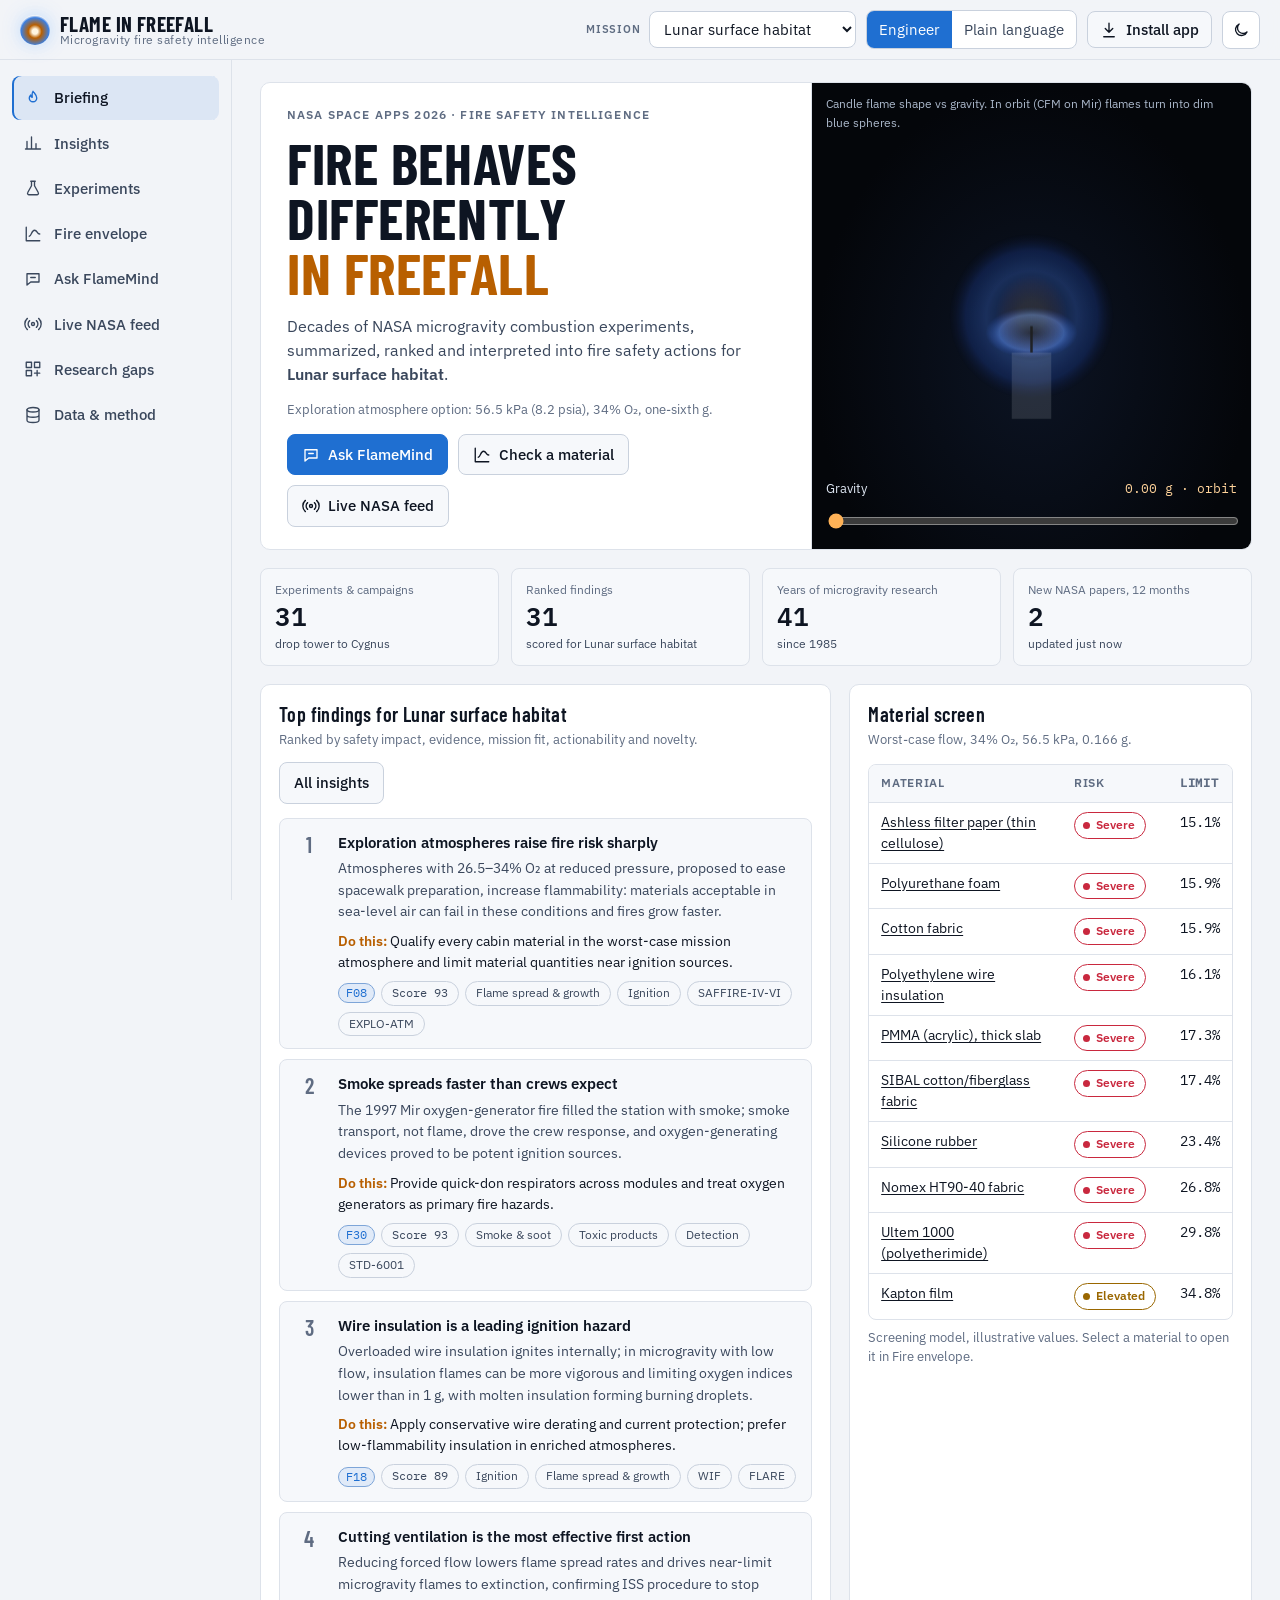
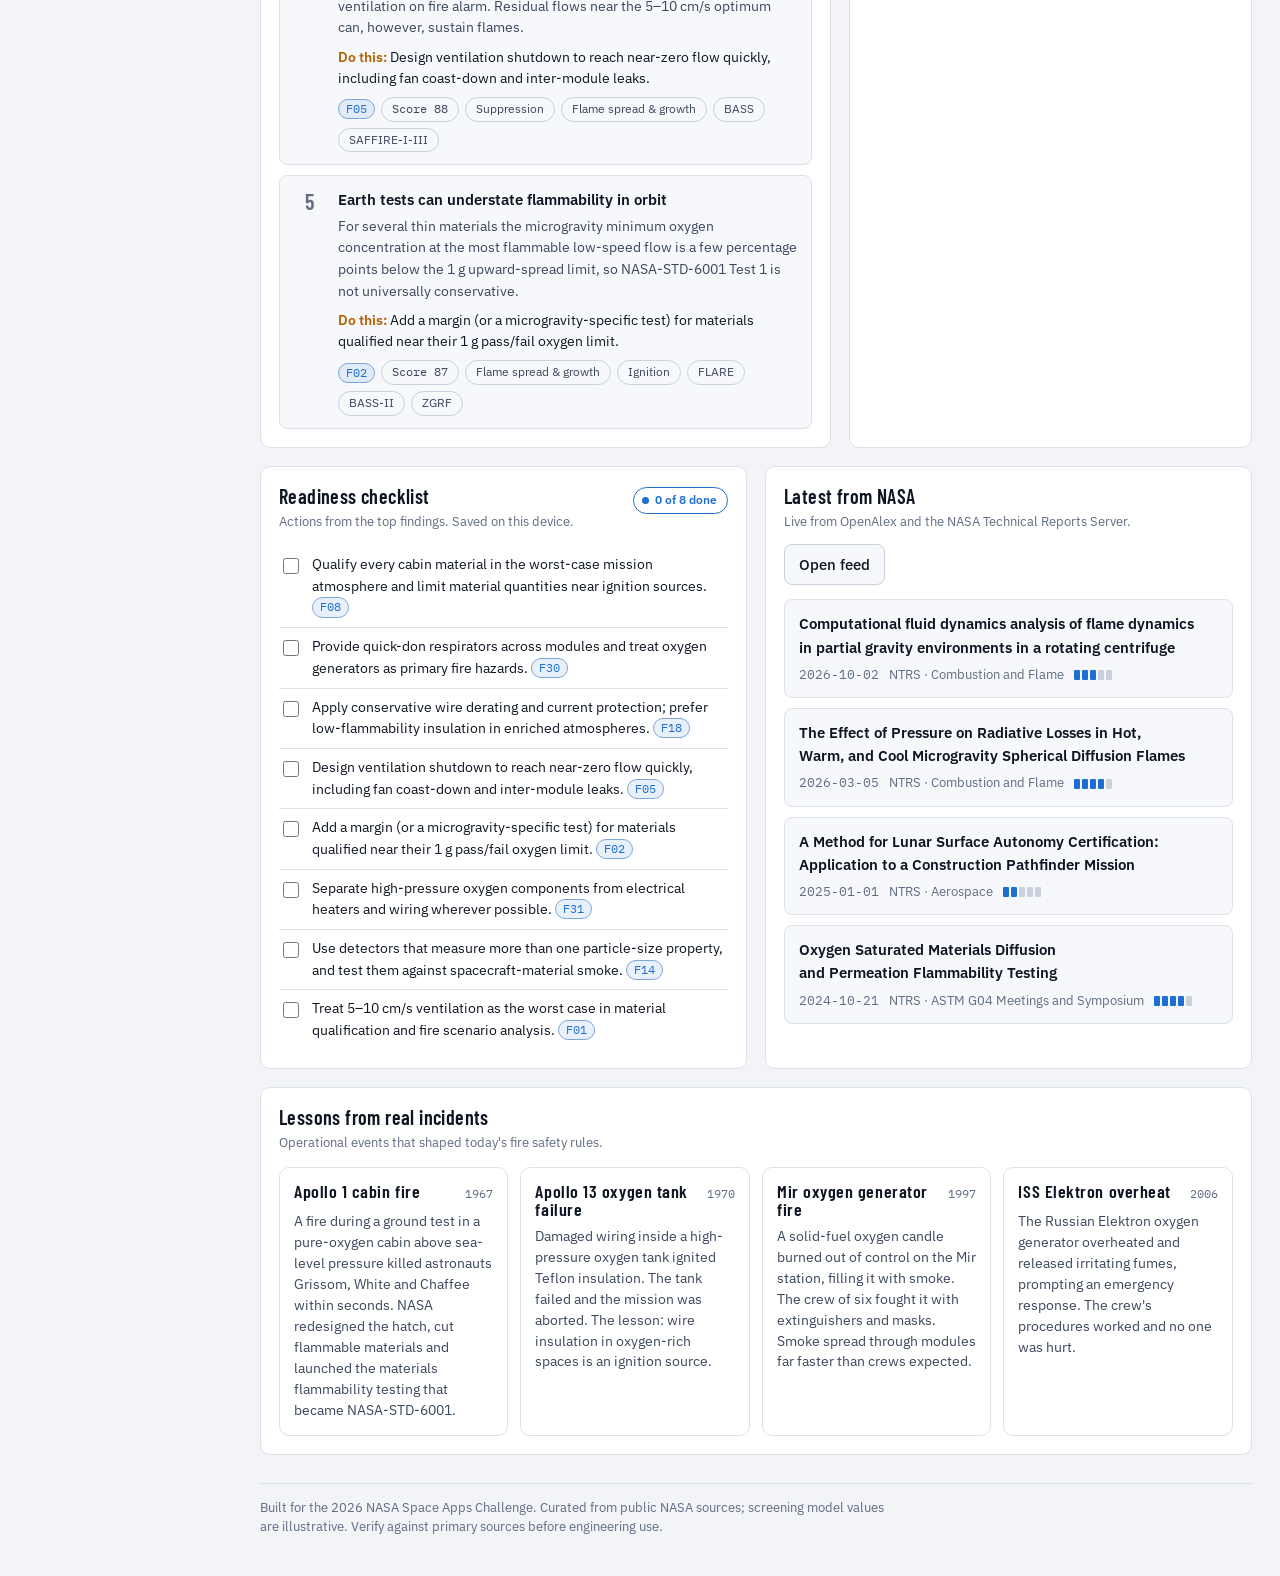
==== commit e52fca2e: "Remove Deep mode; computed evidence, model checks and uncertainty - Ask FlameMind answers on the dev" ====
--- a/index.html
+++ b/index.html
@@ -5,7 +5,7 @@
 <meta name="viewport" content="width=device-width,initial-scale=1,viewport-fit=cover">
 <title>Flame in Freefall</title>
 <meta name="description" content="Interactive dashboard that summarizes, ranks and interprets NASA microgravity combustion findings into fire safety insights for the Moon, Mars and beyond. Installable and works offline.">
-<meta http-equiv="Content-Security-Policy" content="default-src 'self'; script-src 'self' https://cdn.jsdelivr.net; style-src 'self' 'unsafe-inline'; font-src 'self'; img-src 'self' data: https://images-assets.nasa.gov; connect-src 'self' https://api.openalex.org https://images-api.nasa.gov https://api.anthropic.com https://cdn.jsdelivr.net; worker-src 'self'; manifest-src 'self'; base-uri 'none'; form-action 'none'; object-src 'none'">
+<meta http-equiv="Content-Security-Policy" content="default-src 'self'; script-src 'self'; style-src 'self' 'unsafe-inline'; font-src 'self'; img-src 'self' data: https://images-assets.nasa.gov; connect-src 'self' https://api.openalex.org https://images-api.nasa.gov; worker-src 'self'; manifest-src 'self'; base-uri 'none'; form-action 'none'; object-src 'none'">
 <meta name="referrer" content="no-referrer">
 <meta name="theme-color" content="#0a0d13">
 <link rel="manifest" href="manifest.webmanifest">
@@ -40,10 +40,10 @@
   <symbol id="i-x" viewBox="0 0 24 24"><path d="M6 6l12 12M18 6L6 18"/></symbol>
   <symbol id="i-ext" viewBox="0 0 24 24"><path d="M14 4h6v6M20 4l-9 9M18 14v5a1 1 0 0 1-1 1H5a1 1 0 0 1-1-1V7a1 1 0 0 1 1-1h5"/></symbol>
   <symbol id="i-refresh" viewBox="0 0 24 24"><path d="M20 12a8 8 0 1 1-2.3-5.7M20 4v5h-5"/></symbol>
-  <symbol id="i-key" viewBox="0 0 24 24"><circle cx="8" cy="15" r="4"/><path d="M11 12l9-9M17 6l3 3"/></symbol>
   <symbol id="i-install" viewBox="0 0 24 24"><path d="M12 3v12M7 10l5 5 5-5M5 21h14"/></symbol>
   <symbol id="i-offline" viewBox="0 0 24 24"><path d="M2 8.5a15 15 0 0 1 20 0M5 12a10 10 0 0 1 14 0M8.5 15.5a5 5 0 0 1 7 0M3 3l18 18"/><circle cx="12" cy="19" r="1"/></symbol>
   <symbol id="i-check" viewBox="0 0 24 24"><path d="M4 12l5 5L20 6"/></symbol>
+  <symbol id="i-pending" viewBox="0 0 24 24"><circle cx="12" cy="12" r="8"/></symbol>
 </svg>
 
 <div class="app">
--- a/assets/styles.css
+++ b/assets/styles.css
@@ -280,8 +280,6 @@
 .composer textarea { flex: 1; resize: none; min-height: 44px; max-height: 140px; }
 .sugg { display: flex; gap: 6px; flex-wrap: wrap; min-width: 0; }
 .sugg .chip { white-space: normal; text-align: left; }
-.typing::after { content: "▍"; animation: blink 1s steps(2) infinite; color: var(--accent); }
-@keyframes blink { 50% { opacity: 0; } }
 
 /* ---------- live ---------- */
 .src-row { display: grid; grid-template-columns: repeat(3, minmax(0, 1fr)); gap: 12px; }
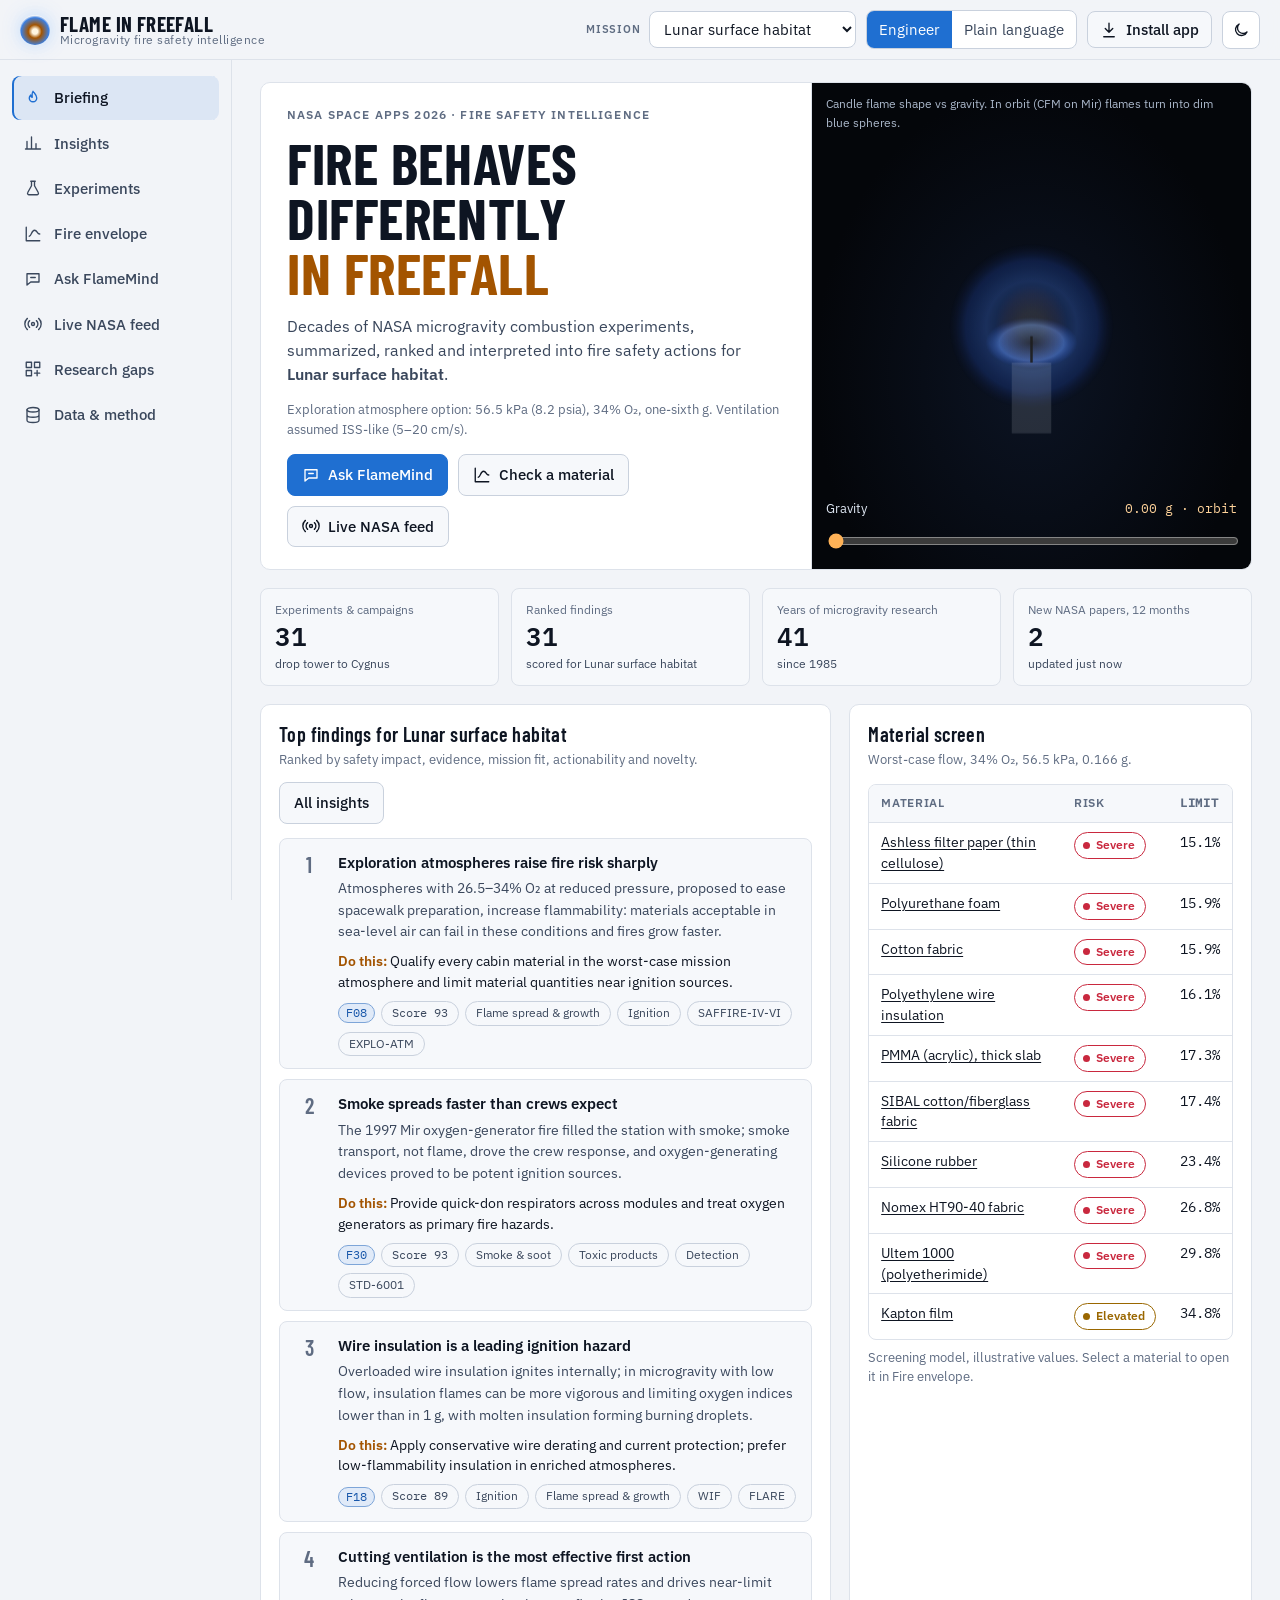
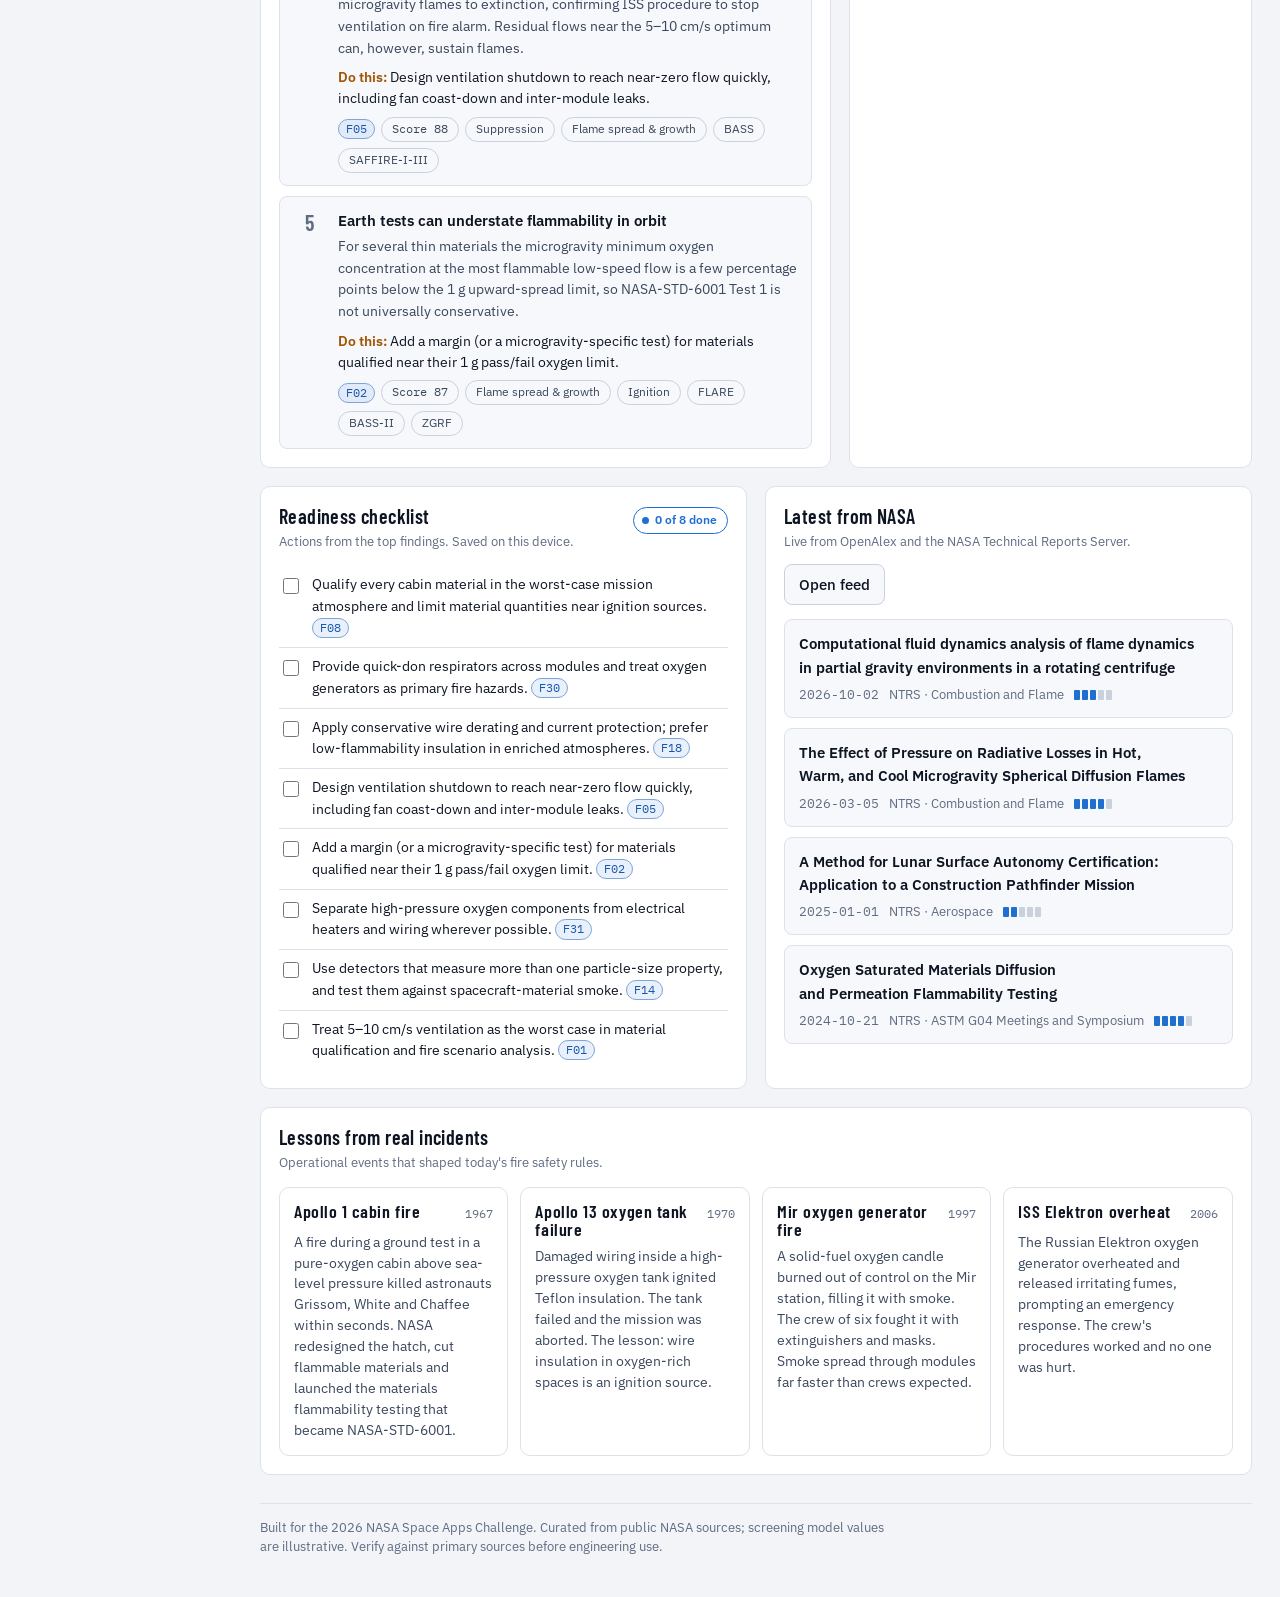
==== commit 7465b821: "Third audit pass: sourced data fixes, accessibility, offline and publishing - Data checked against N" ====
--- a/index.html
+++ b/index.html
@@ -7,6 +7,17 @@
 <meta name="description" content="Interactive dashboard that summarizes, ranks and interprets NASA microgravity combustion findings into fire safety insights for the Moon, Mars and beyond. Installable and works offline.">
 <meta http-equiv="Content-Security-Policy" content="default-src 'self'; script-src 'self'; style-src 'self' 'unsafe-inline'; font-src 'self'; img-src 'self' data: https://images-assets.nasa.gov; connect-src 'self' https://api.openalex.org https://images-api.nasa.gov; worker-src 'self'; manifest-src 'self'; base-uri 'none'; form-action 'none'; object-src 'none'">
 <meta name="referrer" content="no-referrer">
+<link rel="canonical" href="__SITE_URL__">
+<meta property="og:type" content="website">
+<meta property="og:site_name" content="Flame in Freefall">
+<meta property="og:title" content="Flame in Freefall">
+<meta property="og:description" content="Fire safety insights from NASA microgravity combustion data, for the Moon, Mars and beyond. Installable and works offline.">
+<meta property="og:url" content="__SITE_URL__">
+<meta property="og:image" content="__SITE_URL__assets/social.png">
+<meta property="og:image:width" content="1200">
+<meta property="og:image:height" content="630">
+<meta property="og:image:alt" content="Flame in Freefall: a blue microgravity flame beside the project title">
+<meta name="twitter:card" content="summary_large_image">
 <meta name="theme-color" content="#0a0d13">
 <link rel="manifest" href="manifest.webmanifest">
 <meta name="apple-mobile-web-app-capable" content="yes">
--- a/assets/styles.css
+++ b/assets/styles.css
@@ -1,5 +1,5 @@
-/* Self-hosted latin subsets (SIL Open Font License): Barlow Condensed, IBM Plex Sans, IBM Plex Mono. */
-@font-face { font-family: 'Barlow Condensed'; font-style: normal; font-weight: 500; font-display: swap; src: url(fonts/barlow-condensed-500.woff2) format('woff2'); unicode-range: U+0000-00FF, U+0131, U+0152-0153, U+02BB-02BC, U+02C6, U+02DA, U+02DC, U+0304, U+0308, U+0329, U+2000-206F, U+20AC, U+2122, U+2191, U+2193, U+2212, U+2215, U+FEFF, U+FFFD; }
+/* Self-hosted latin subsets of Barlow Condensed, IBM Plex Sans and IBM Plex Mono,
+   used under the SIL Open Font License 1.1; see fonts/OFL-*.txt. */
 @font-face { font-family: 'Barlow Condensed'; font-style: normal; font-weight: 600; font-display: swap; src: url(fonts/barlow-condensed-600.woff2) format('woff2'); unicode-range: U+0000-00FF, U+0131, U+0152-0153, U+02BB-02BC, U+02C6, U+02DA, U+02DC, U+0304, U+0308, U+0329, U+2000-206F, U+20AC, U+2122, U+2191, U+2193, U+2212, U+2215, U+FEFF, U+FFFD; }
 @font-face { font-family: 'Barlow Condensed'; font-style: normal; font-weight: 700; font-display: swap; src: url(fonts/barlow-condensed-700.woff2) format('woff2'); unicode-range: U+0000-00FF, U+0131, U+0152-0153, U+02BB-02BC, U+02C6, U+02DA, U+02DC, U+0304, U+0308, U+0329, U+2000-206F, U+20AC, U+2122, U+2191, U+2193, U+2212, U+2215, U+FEFF, U+FFFD; }
 @font-face { font-family: 'IBM Plex Mono'; font-style: normal; font-weight: 400; font-display: swap; src: url(fonts/ibm-plex-mono-400.woff2) format('woff2'); unicode-range: U+0000-00FF, U+0131, U+0152-0153, U+02BB-02BC, U+02C6, U+02DA, U+02DC, U+0304, U+0308, U+0329, U+2000-206F, U+20AC, U+2122, U+2191, U+2193, U+2212, U+2215, U+FEFF, U+FFFD; }
@@ -22,6 +22,7 @@
   --accent: #5ea8ff;
   --accent-soft: rgba(94, 168, 255, 0.14);
   --accent-ink: #061322;
+  --accent-text: #5ea8ff;   /* accent used as text on tinted fills */
   --ember: #ffb257;
   --ok: #35c48a;
   --warn: #e9b13c;
@@ -43,7 +44,7 @@
     color-scheme: light;
     --bg: #f2f4f8; --panel: #ffffff; --panel-2: #f6f8fb; --line: #dde2ea; --line-2: #c9d1dd;
     --fg: #0e1522; --fg-2: #3a475c; --muted: #5f6c82; --accent: #1f6fd1; --accent-soft: rgba(31, 111, 209, 0.1); --accent-ink: #ffffff;
-    --ember: #b85f00; --ok: #13865a; --warn: #9a6700; --serious: #c4521a; --crit: #c9283e;
+    --ember: #a35400; --accent-text: #1857aa; --ok: #13865a; --warn: #9a6700; --serious: #c4521a; --crit: #c9283e;
     --s1: #2a78d6; --s2: #eb6834; --s3: #1baf7a; --s4: #eda100; --s5: #e87ba4;
     --h0: #f4f1ee; --h1: #f8d9c6; --h2: #f2ae8a; --h3: #eb7a45; --h4: #c9531f; --h5: #8f3812;
     --c0: #f3f5f8; --c1: #d6e6fa; --c2: #a6c9f3; --c3: #5f9de8; --c4: #2a6fc6; --c4-ink: #ffffff;
@@ -54,7 +55,7 @@
   color-scheme: light;
   --bg: #f2f4f8; --panel: #ffffff; --panel-2: #f6f8fb; --line: #dde2ea; --line-2: #c9d1dd;
   --fg: #0e1522; --fg-2: #3a475c; --muted: #5f6c82; --accent: #1f6fd1; --accent-soft: rgba(31, 111, 209, 0.1); --accent-ink: #ffffff;
-  --ember: #b85f00; --ok: #13865a; --warn: #9a6700; --serious: #c4521a; --crit: #c9283e;
+  --ember: #a35400; --accent-text: #1857aa; --ok: #13865a; --warn: #9a6700; --serious: #c4521a; --crit: #c9283e;
   --s1: #2a78d6; --s2: #eb6834; --s3: #1baf7a; --s4: #eda100; --s5: #e87ba4;
   --h0: #f4f1ee; --h1: #f8d9c6; --h2: #f2ae8a; --h3: #eb7a45; --h4: #c9531f; --h5: #8f3812;
   --c0: #f3f5f8; --c1: #d6e6fa; --c2: #a6c9f3; --c3: #5f9de8; --c4: #2a6fc6; --c4-ink: #ffffff;
@@ -176,7 +177,7 @@
 .chip { display: inline-flex; align-items: center; gap: 6px; border: 1px solid var(--line-2); background: var(--panel-2); color: var(--fg-2); border-radius: 999px; padding: 3px 10px; font-size: 12px; line-height: 1.4; white-space: nowrap; }
 button.chip, a.chip { cursor: pointer; text-decoration: none; }
 button.chip:hover, a.chip:hover { border-color: var(--accent); color: var(--fg); }
-.chip.cite { font-family: var(--f-mono); font-size: 11.5px; padding: 1px 7px; color: var(--accent); border-color: color-mix(in srgb, var(--accent) 45%, var(--line-2)); background: var(--accent-soft); vertical-align: 1px; }
+.chip.cite { font-family: var(--f-mono); font-size: 11.5px; padding: 1px 7px; color: var(--accent-text); border-color: color-mix(in srgb, var(--accent) 45%, var(--line-2)); background: var(--accent-soft); vertical-align: 1px; }
 .pill { display: inline-flex; align-items: center; gap: 6px; border-radius: 999px; padding: 3px 10px 3px 8px; font-size: 12px; font-weight: 600; border: 1px solid currentColor; white-space: nowrap; }
 .pill::before { content: ""; width: 7px; height: 7px; border-radius: 50%; background: currentColor; }
 .pill.low { color: var(--ok); } .pill.elevated { color: var(--warn); } .pill.high { color: var(--serious); } .pill.severe { color: var(--crit); }
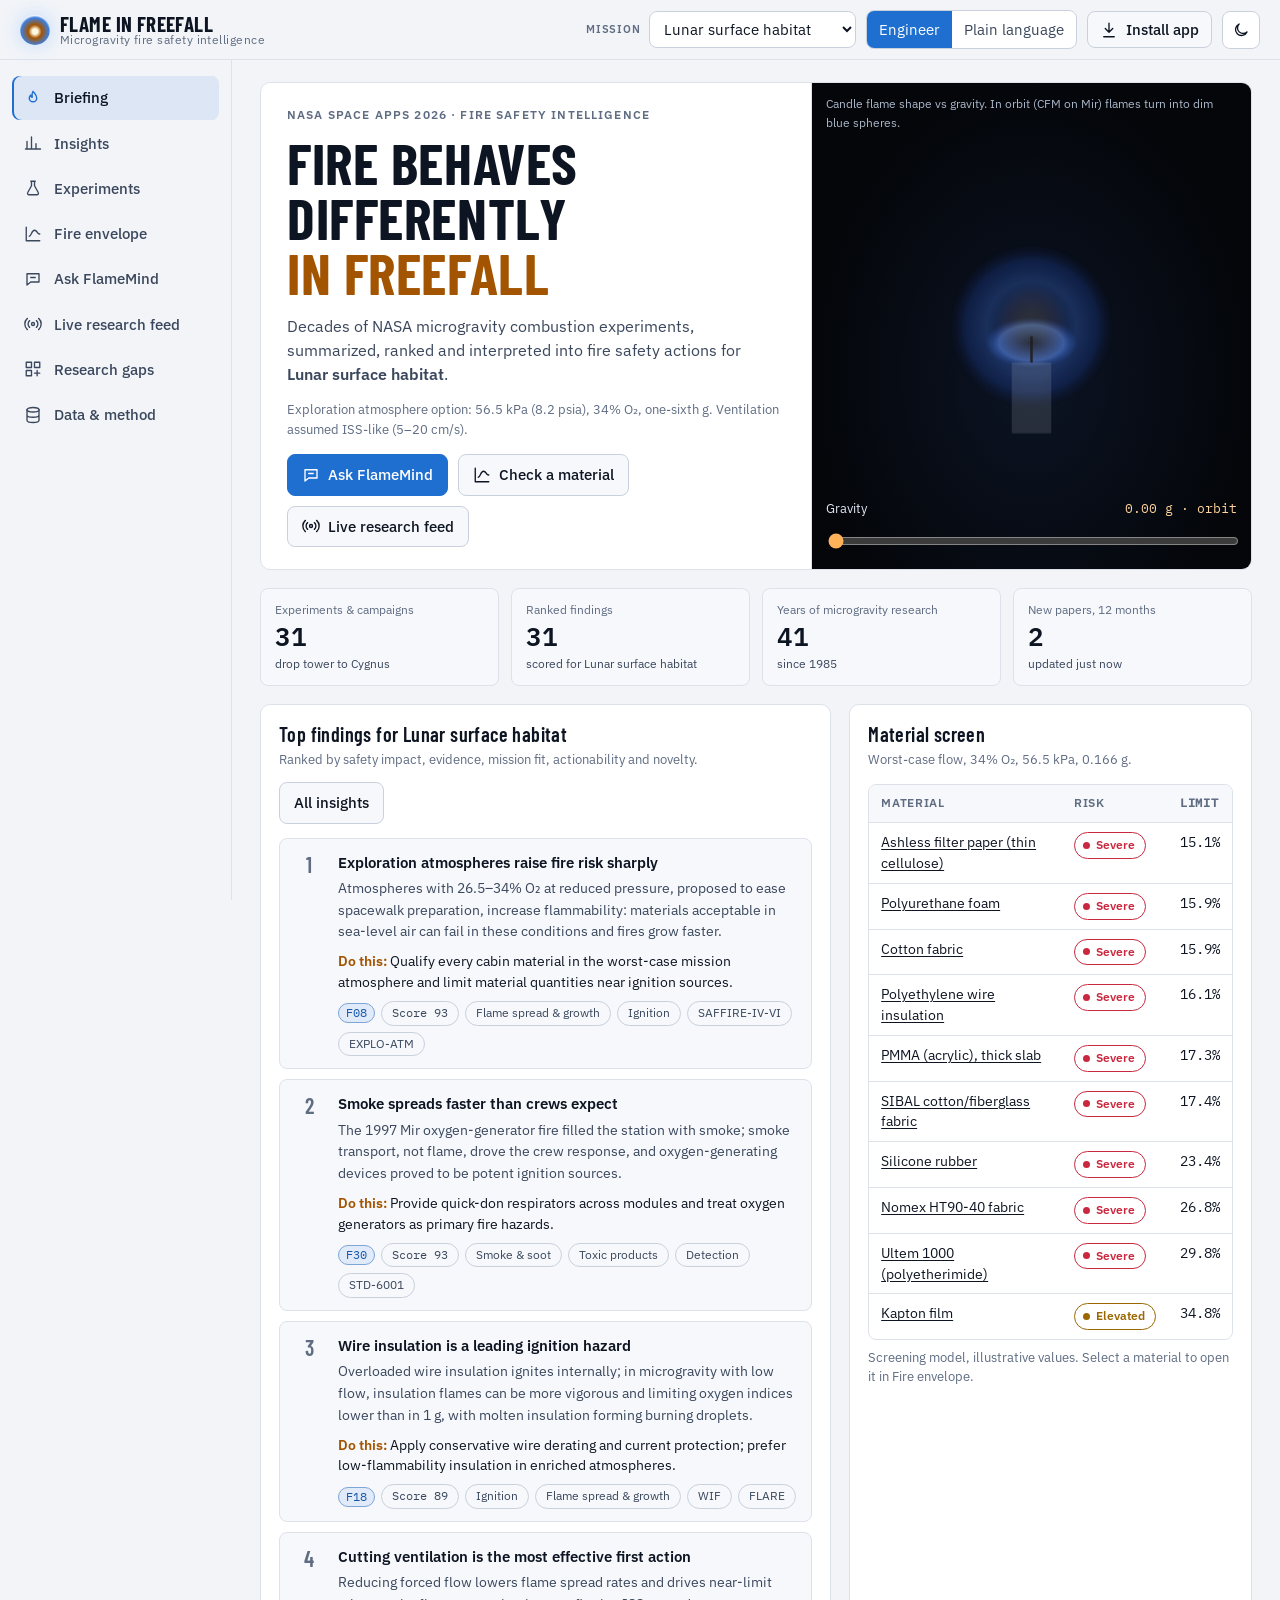
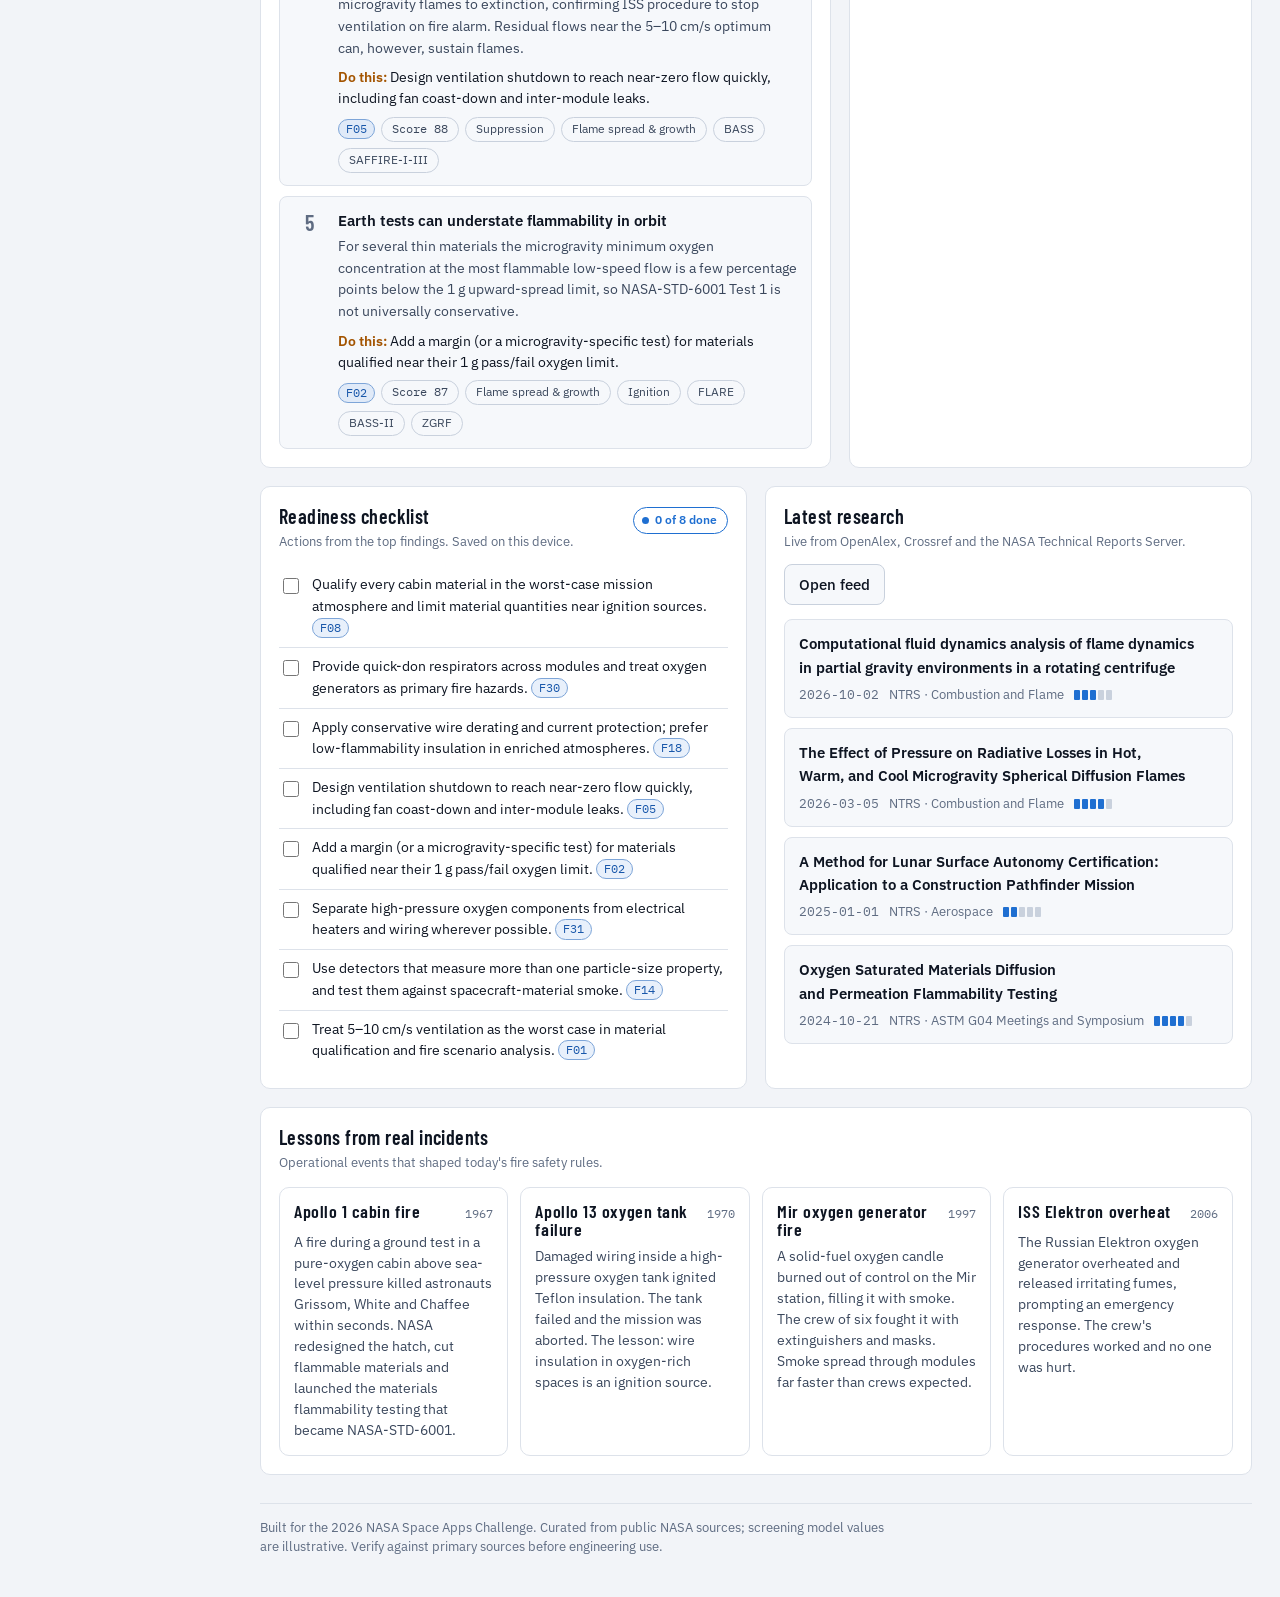
==== commit ad65d5d2: "Live feed independent of GitHub's scheduler - Crossref added as a third browser-direct live source (" ====
--- a/index.html
+++ b/index.html
@@ -5,7 +5,7 @@
 <meta name="viewport" content="width=device-width,initial-scale=1,viewport-fit=cover">
 <title>Flame in Freefall</title>
 <meta name="description" content="Interactive dashboard that summarizes, ranks and interprets NASA microgravity combustion findings into fire safety insights for the Moon, Mars and beyond. Installable and works offline.">
-<meta http-equiv="Content-Security-Policy" content="default-src 'self'; script-src 'self'; style-src 'self' 'unsafe-inline'; font-src 'self'; img-src 'self' data: https://images-assets.nasa.gov; connect-src 'self' https://api.openalex.org https://images-api.nasa.gov; worker-src 'self'; manifest-src 'self'; base-uri 'none'; form-action 'none'; object-src 'none'">
+<meta http-equiv="Content-Security-Policy" content="default-src 'self'; script-src 'self'; style-src 'self' 'unsafe-inline'; font-src 'self'; img-src 'self' data: https://images-assets.nasa.gov; connect-src 'self' https://api.openalex.org https://api.crossref.org https://images-api.nasa.gov; worker-src 'self'; manifest-src 'self'; base-uri 'none'; form-action 'none'; object-src 'none'">
 <meta name="referrer" content="no-referrer">
 <link rel="canonical" href="__SITE_URL__">
 <meta property="og:type" content="website">
@@ -29,6 +29,7 @@
 <link rel="preload" href="assets/fonts/ibm-plex-sans-var.woff2" as="font" type="font/woff2" crossorigin>
 <link rel="preload" href="assets/fonts/barlow-condensed-700.woff2" as="font" type="font/woff2" crossorigin>
 <link rel="preconnect" href="https://api.openalex.org" crossorigin>
+<link rel="preconnect" href="https://api.crossref.org" crossorigin>
 <link rel="stylesheet" href="assets/styles.css">
 <script src="assets/theme.js"></script>
 </head>
@@ -83,7 +84,7 @@
     <a href="#experiments" data-view="experiments"><svg><use href="#i-exp"/></svg><span>Experiments</span></a>
     <a href="#envelope" data-view="envelope"><svg><use href="#i-env"/></svg><span>Fire envelope</span></a>
     <a href="#ask" data-view="ask"><svg><use href="#i-ask"/></svg><span>Ask FlameMind</span></a>
-    <a href="#live" data-view="live"><svg><use href="#i-live"/></svg><span>Live NASA feed</span><i class="dot" id="live-dot" hidden></i></a>
+    <a href="#live" data-view="live"><svg><use href="#i-live"/></svg><span>Live research feed</span><i class="dot" id="live-dot" hidden></i></a>
     <a href="#gaps" data-view="gaps"><svg><use href="#i-gap"/></svg><span>Research gaps</span></a>
     <a href="#data" data-view="data"><svg><use href="#i-data"/></svg><span>Data &amp; method</span></a>
   </nav>
@@ -116,7 +117,7 @@
 <div class="sheet" id="more-sheet" role="dialog" aria-modal="true" aria-label="More sections" hidden>
   <div class="sheet-panel">
     <a href="#experiments" data-view="experiments"><svg><use href="#i-exp"/></svg>Experiments</a>
-    <a href="#live" data-view="live"><svg><use href="#i-live"/></svg>Live NASA feed</a>
+    <a href="#live" data-view="live"><svg><use href="#i-live"/></svg>Live research feed</a>
     <a href="#gaps" data-view="gaps"><svg><use href="#i-gap"/></svg>Research gaps</a>
     <a href="#data" data-view="data"><svg><use href="#i-data"/></svg>Data &amp; method</a>
     <button type="button" id="install-btn-2"><svg><use href="#i-install"/></svg>Install &amp; offline</button>
--- a/assets/styles.css
+++ b/assets/styles.css
@@ -118,7 +118,7 @@
 
 main { min-width: 0; padding: 22px 28px 40px; outline: none; }
 .view { display: grid; grid-template-columns: minmax(0, 1fr); gap: 18px; animation: fade 0.25s ease; }
-@keyframes fade { from { opacity: 0.4; transform: translateY(4px); } to { opacity: 1; transform: none; } }
+@keyframes fade { from { transform: translateY(4px); } to { transform: none; } }   /* never semi-transparent: text keeps full contrast */
 .foot { margin-top: 28px; color: var(--muted); font-size: 12.5px; border-top: 1px solid var(--line); padding-top: 14px; }
 .foot p { margin: 0; max-width: 80ch; }
 
@@ -283,7 +283,7 @@
 .sugg .chip { white-space: normal; text-align: left; }
 
 /* ---------- live ---------- */
-.src-row { display: grid; grid-template-columns: repeat(3, minmax(0, 1fr)); gap: 12px; }
+.src-row { display: grid; grid-template-columns: repeat(auto-fit, minmax(min(100%, 220px), 1fr)); gap: 12px; }
 .src { border: 1px solid var(--line); border-radius: 8px; padding: 10px 12px; background: var(--panel-2); display: grid; gap: 4px; font-size: 13px; }
 .src b { font-size: 13.5px; }
 .status-dot { display: inline-block; width: 8px; height: 8px; border-radius: 50%; margin-right: 6px; background: var(--muted); }
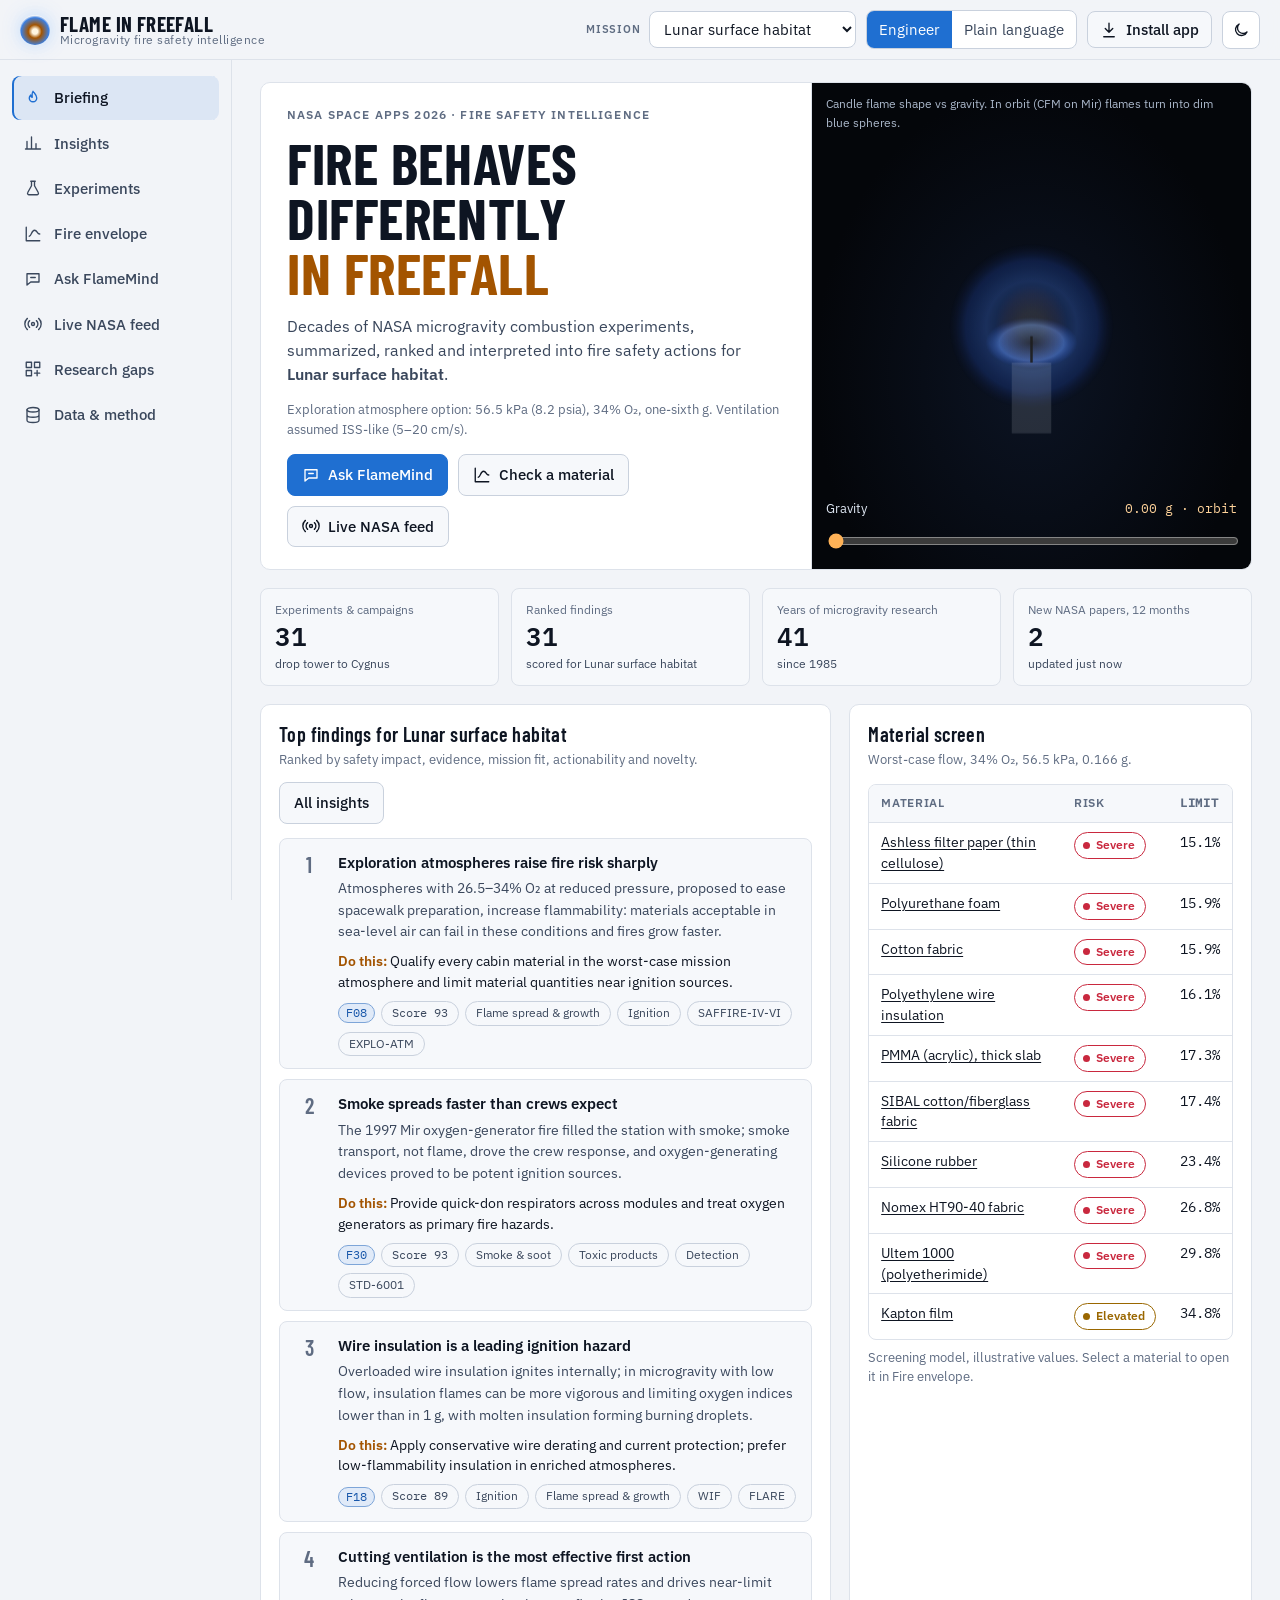
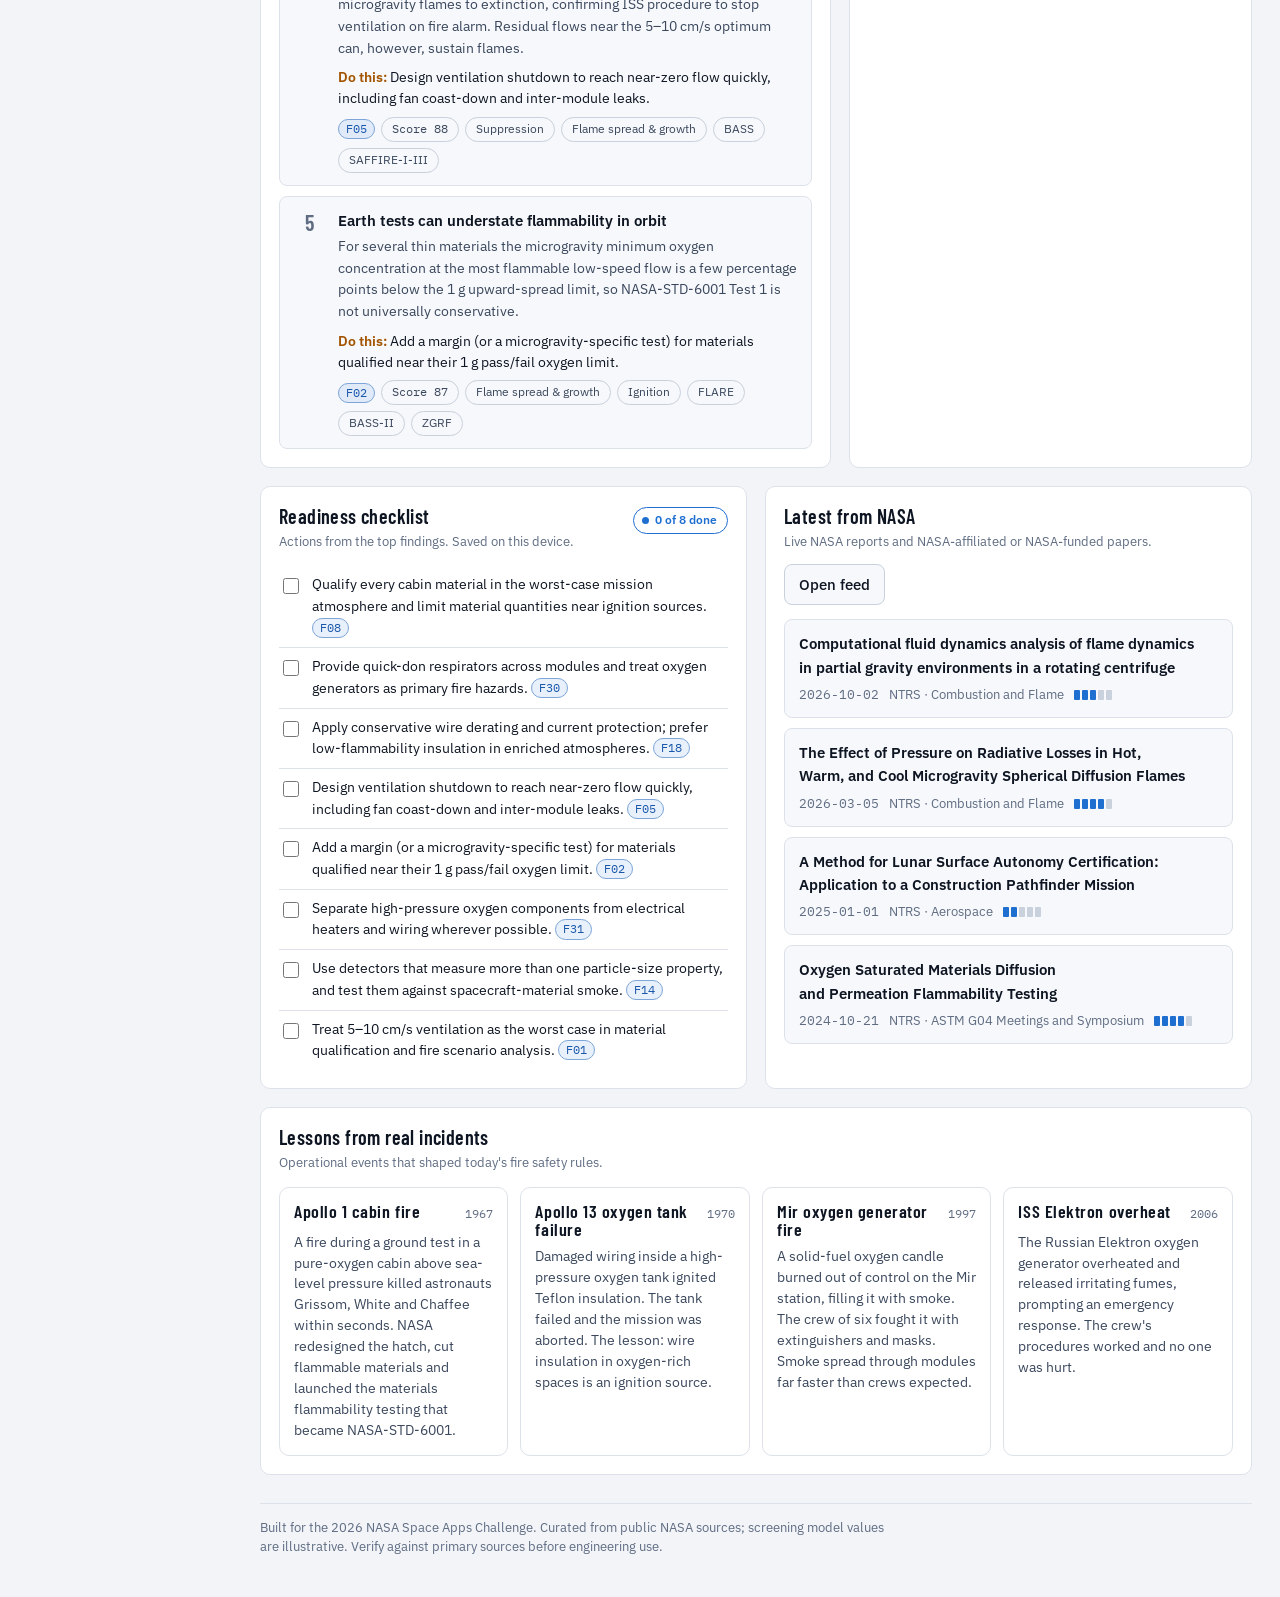
==== commit cf8022ae: "Project relay for live NASA data; NASA-only feed with layered fallbacks - relay/: Cloudflare Worker " ====
--- a/index.html
+++ b/index.html
@@ -5,8 +5,9 @@
 <meta name="viewport" content="width=device-width,initial-scale=1,viewport-fit=cover">
 <title>Flame in Freefall</title>
 <meta name="description" content="Interactive dashboard that summarizes, ranks and interprets NASA microgravity combustion findings into fire safety insights for the Moon, Mars and beyond. Installable and works offline.">
-<meta http-equiv="Content-Security-Policy" content="default-src 'self'; script-src 'self'; style-src 'self' 'unsafe-inline'; font-src 'self'; img-src 'self' data: https://images-assets.nasa.gov; connect-src 'self' https://api.openalex.org https://api.crossref.org https://images-api.nasa.gov; worker-src 'self'; manifest-src 'self'; base-uri 'none'; form-action 'none'; object-src 'none'">
+<meta http-equiv="Content-Security-Policy" content="default-src 'self'; script-src 'self'; style-src 'self' 'unsafe-inline'; font-src 'self'; img-src 'self' data: https://images-assets.nasa.gov; connect-src 'self' __RELAY_ORIGIN__ https://api.openalex.org https://api.crossref.org https://images-api.nasa.gov; worker-src 'self'; manifest-src 'self'; base-uri 'none'; form-action 'none'; object-src 'none'">
 <meta name="referrer" content="no-referrer">
+<meta name="ff-relay" content="__RELAY_URL__">
 <link rel="canonical" href="__SITE_URL__">
 <meta property="og:type" content="website">
 <meta property="og:site_name" content="Flame in Freefall">
@@ -84,7 +85,7 @@
     <a href="#experiments" data-view="experiments"><svg><use href="#i-exp"/></svg><span>Experiments</span></a>
     <a href="#envelope" data-view="envelope"><svg><use href="#i-env"/></svg><span>Fire envelope</span></a>
     <a href="#ask" data-view="ask"><svg><use href="#i-ask"/></svg><span>Ask FlameMind</span></a>
-    <a href="#live" data-view="live"><svg><use href="#i-live"/></svg><span>Live research feed</span><i class="dot" id="live-dot" hidden></i></a>
+    <a href="#live" data-view="live"><svg><use href="#i-live"/></svg><span>Live NASA feed</span><i class="dot" id="live-dot" hidden></i></a>
     <a href="#gaps" data-view="gaps"><svg><use href="#i-gap"/></svg><span>Research gaps</span></a>
     <a href="#data" data-view="data"><svg><use href="#i-data"/></svg><span>Data &amp; method</span></a>
   </nav>
@@ -117,7 +118,7 @@
 <div class="sheet" id="more-sheet" role="dialog" aria-modal="true" aria-label="More sections" hidden>
   <div class="sheet-panel">
     <a href="#experiments" data-view="experiments"><svg><use href="#i-exp"/></svg>Experiments</a>
-    <a href="#live" data-view="live"><svg><use href="#i-live"/></svg>Live research feed</a>
+    <a href="#live" data-view="live"><svg><use href="#i-live"/></svg>Live NASA feed</a>
     <a href="#gaps" data-view="gaps"><svg><use href="#i-gap"/></svg>Research gaps</a>
     <a href="#data" data-view="data"><svg><use href="#i-data"/></svg>Data &amp; method</a>
     <button type="button" id="install-btn-2"><svg><use href="#i-install"/></svg>Install &amp; offline</button>
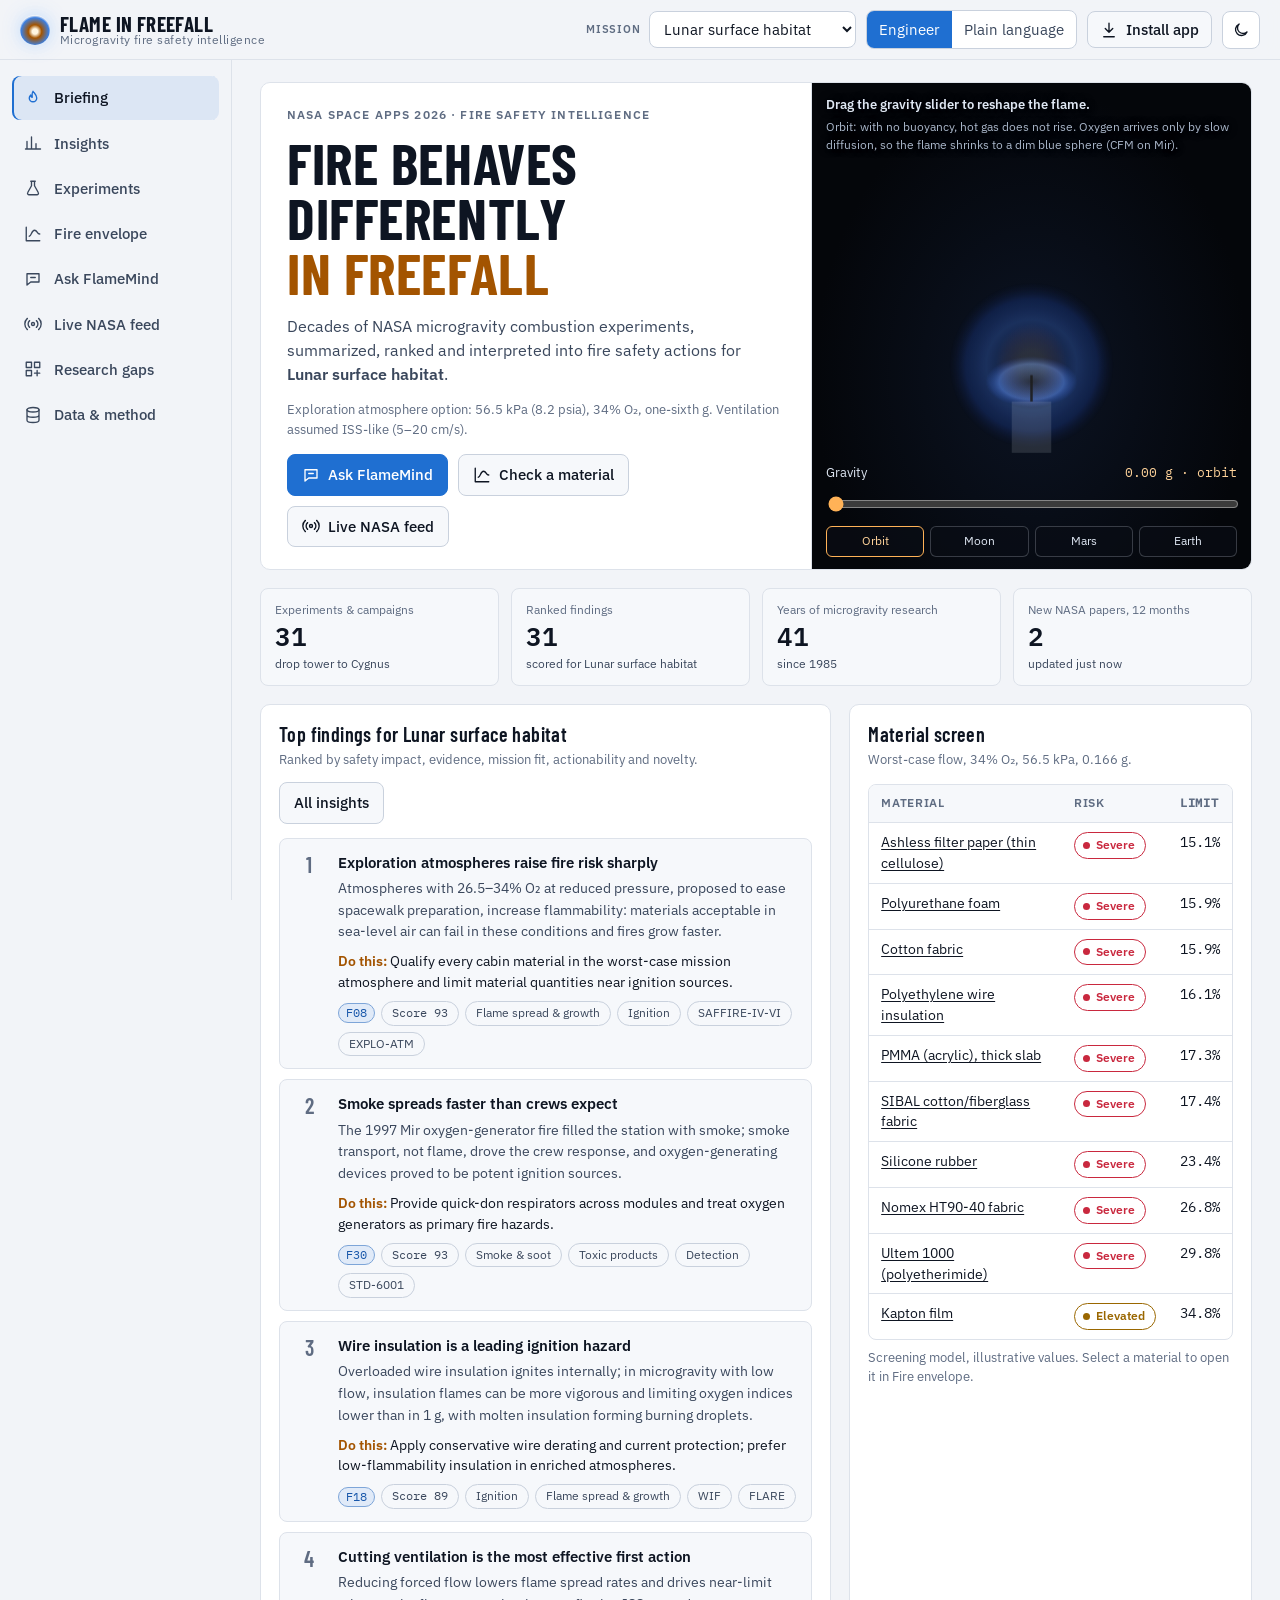
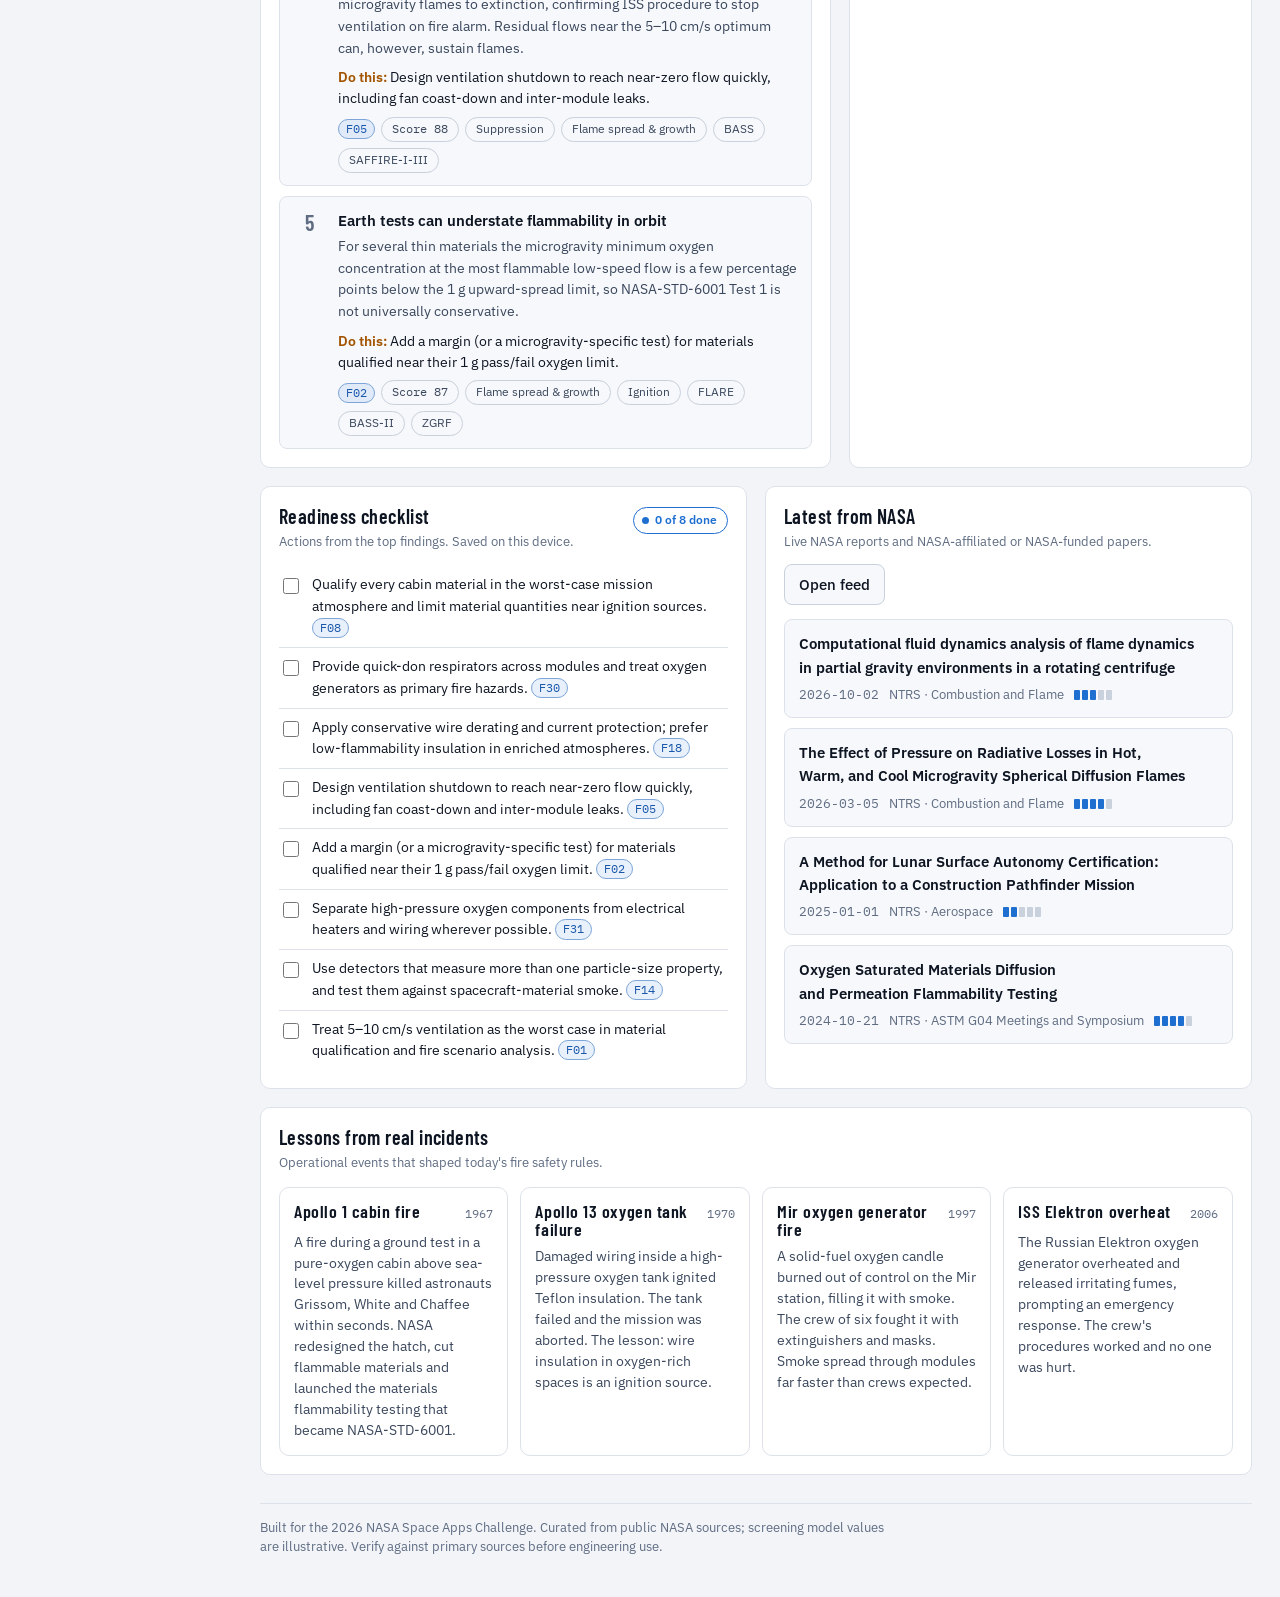
==== commit b856e3dd: "Explain the gravity flame and add a back button" ====
--- a/index.html
+++ b/index.html
@@ -50,6 +50,7 @@
   <symbol id="i-sun" viewBox="0 0 24 24"><circle cx="12" cy="12" r="4"/><path d="M12 2v2M12 20v2M2 12h2M20 12h2M4.9 4.9l1.4 1.4M17.7 17.7l1.4 1.4M4.9 19.1l1.4-1.4M17.7 6.3l1.4-1.4"/></symbol>
   <symbol id="i-moon" viewBox="0 0 24 24"><path d="M20 14.5A8 8 0 1 1 9.5 4a6.5 6.5 0 0 0 10.5 10.5z"/></symbol>
   <symbol id="i-send" viewBox="0 0 24 24"><path d="M4 12l16-8-6 16-2-6z"/></symbol>
+  <symbol id="i-back" viewBox="0 0 24 24"><path d="M15 5l-7 7 7 7"/></symbol>
   <symbol id="i-x" viewBox="0 0 24 24"><path d="M6 6l12 12M18 6L6 18"/></symbol>
   <symbol id="i-ext" viewBox="0 0 24 24"><path d="M14 4h6v6M20 4l-9 9M18 14v5a1 1 0 0 1-1 1H5a1 1 0 0 1-1-1V7a1 1 0 0 1 1-1h5"/></symbol>
   <symbol id="i-refresh" viewBox="0 0 24 24"><path d="M20 12a8 8 0 1 1-2.3-5.7M20 4v5h-5"/></symbol>
@@ -61,10 +62,13 @@
 
 <div class="app">
   <header class="topbar">
+    <div class="top-left">
+    <button type="button" class="icon-btn" id="back-btn" aria-label="Back" hidden><svg><use href="#i-back"/></svg></button>
     <a class="brand" href="#briefing" aria-label="Flame in Freefall home">
       <span class="brand-mark" aria-hidden="true"></span>
       <span class="brand-text"><b>Flame in Freefall</b><small>Microgravity fire safety intelligence</small></span>
     </a>
+    </div>
     <div class="top-controls">
       <label class="ctl">
         <span class="ctl-label">Mission</span>
--- a/assets/styles.css
+++ b/assets/styles.css
@@ -87,6 +87,7 @@
   padding: 10px 20px; background: var(--bg); background: color-mix(in srgb, var(--bg) 88%, transparent);
   backdrop-filter: blur(10px); -webkit-backdrop-filter: blur(10px); border-bottom: 1px solid var(--line);
 }
+.top-left { display: flex; align-items: center; gap: 10px; min-width: 0; }
 .brand { display: flex; align-items: center; gap: 10px; text-decoration: none; color: var(--fg); min-width: 0; }
 .brand-mark {
   width: 30px; height: 30px; border-radius: 50%; flex: none;
@@ -156,12 +157,17 @@
 .hero-copy h1 { font: 700 clamp(34px, 5.2vw, 58px)/0.95 var(--f-display); text-transform: uppercase; letter-spacing: 0.01em; }
 .hero-copy h1 em { font-style: normal; color: var(--ember); }
 .hero-copy .lede { color: var(--fg-2); max-width: 58ch; font-size: 15.5px; }
-.hero-stage { position: relative; min-height: 300px; background: radial-gradient(ellipse at 50% 60%, #0c1424 0%, #04060a 70%); border-left: 1px solid var(--line); }
+.hero-stage { position: relative; min-height: 360px; background: radial-gradient(ellipse at 50% 60%, #0c1424 0%, #04060a 70%); border-left: 1px solid var(--line); }
 .hero-stage canvas { position: absolute; inset: 0; width: 100%; height: 100%; display: block; }
 .hero-ctl { position: absolute; left: 14px; right: 14px; bottom: 12px; display: grid; gap: 6px; color: #dfe7f3; }
 .hero-ctl .row { justify-content: space-between; font-size: 12.5px; }
 .hero-ctl output { font-family: var(--f-mono); color: #ffd39a; }
-.hero-cap { position: absolute; left: 14px; top: 12px; right: 14px; font-size: 12px; color: #a9b6c9; }
+.hero-cap { position: absolute; left: 14px; top: 12px; right: 14px; font-size: 12px; color: #a9b6c9; display: grid; gap: 3px; }
+.hero-cap { text-shadow: 0 1px 3px #04060a, 0 0 8px #04060a; }
+.hero-cap b { color: #dfe7f3; font-weight: 600; font-size: 12.5px; }
+.g-stops { display: flex; justify-content: space-between; gap: 6px; }
+.g-stops button { flex: 1; border: 1px solid rgba(223, 231, 243, 0.22); background: rgba(10, 14, 22, 0.6); color: #dfe7f3; border-radius: 6px; padding: 5px 4px; font-size: 12px; cursor: pointer; min-height: 30px; }
+.g-stops button[aria-pressed="true"] { border-color: #ffb257; color: #ffd39a; }
 
 input[type="range"] { width: 100%; accent-color: var(--accent); height: 28px; background: transparent; }
 .hero-ctl input[type="range"] { accent-color: #ffb257; }
@@ -365,7 +371,7 @@
   .tabbar svg { width: 22px; height: 22px; }
   .tabbar a[aria-current="page"], .tabbar button[aria-current="page"] { color: var(--accent); }
   .hero { grid-template-columns: minmax(0, 1fr); }
-  .hero-stage { min-height: 260px; border-left: 0; border-top: 1px solid var(--line); }
+  .hero-stage { min-height: 340px; border-left: 0; border-top: 1px solid var(--line); }
   .stats { grid-template-columns: repeat(2, minmax(0, 1fr)); }
   .src-row { grid-template-columns: minmax(0, 1fr); }
   .rbar { grid-template-columns: minmax(0, 1fr) 40px; }
